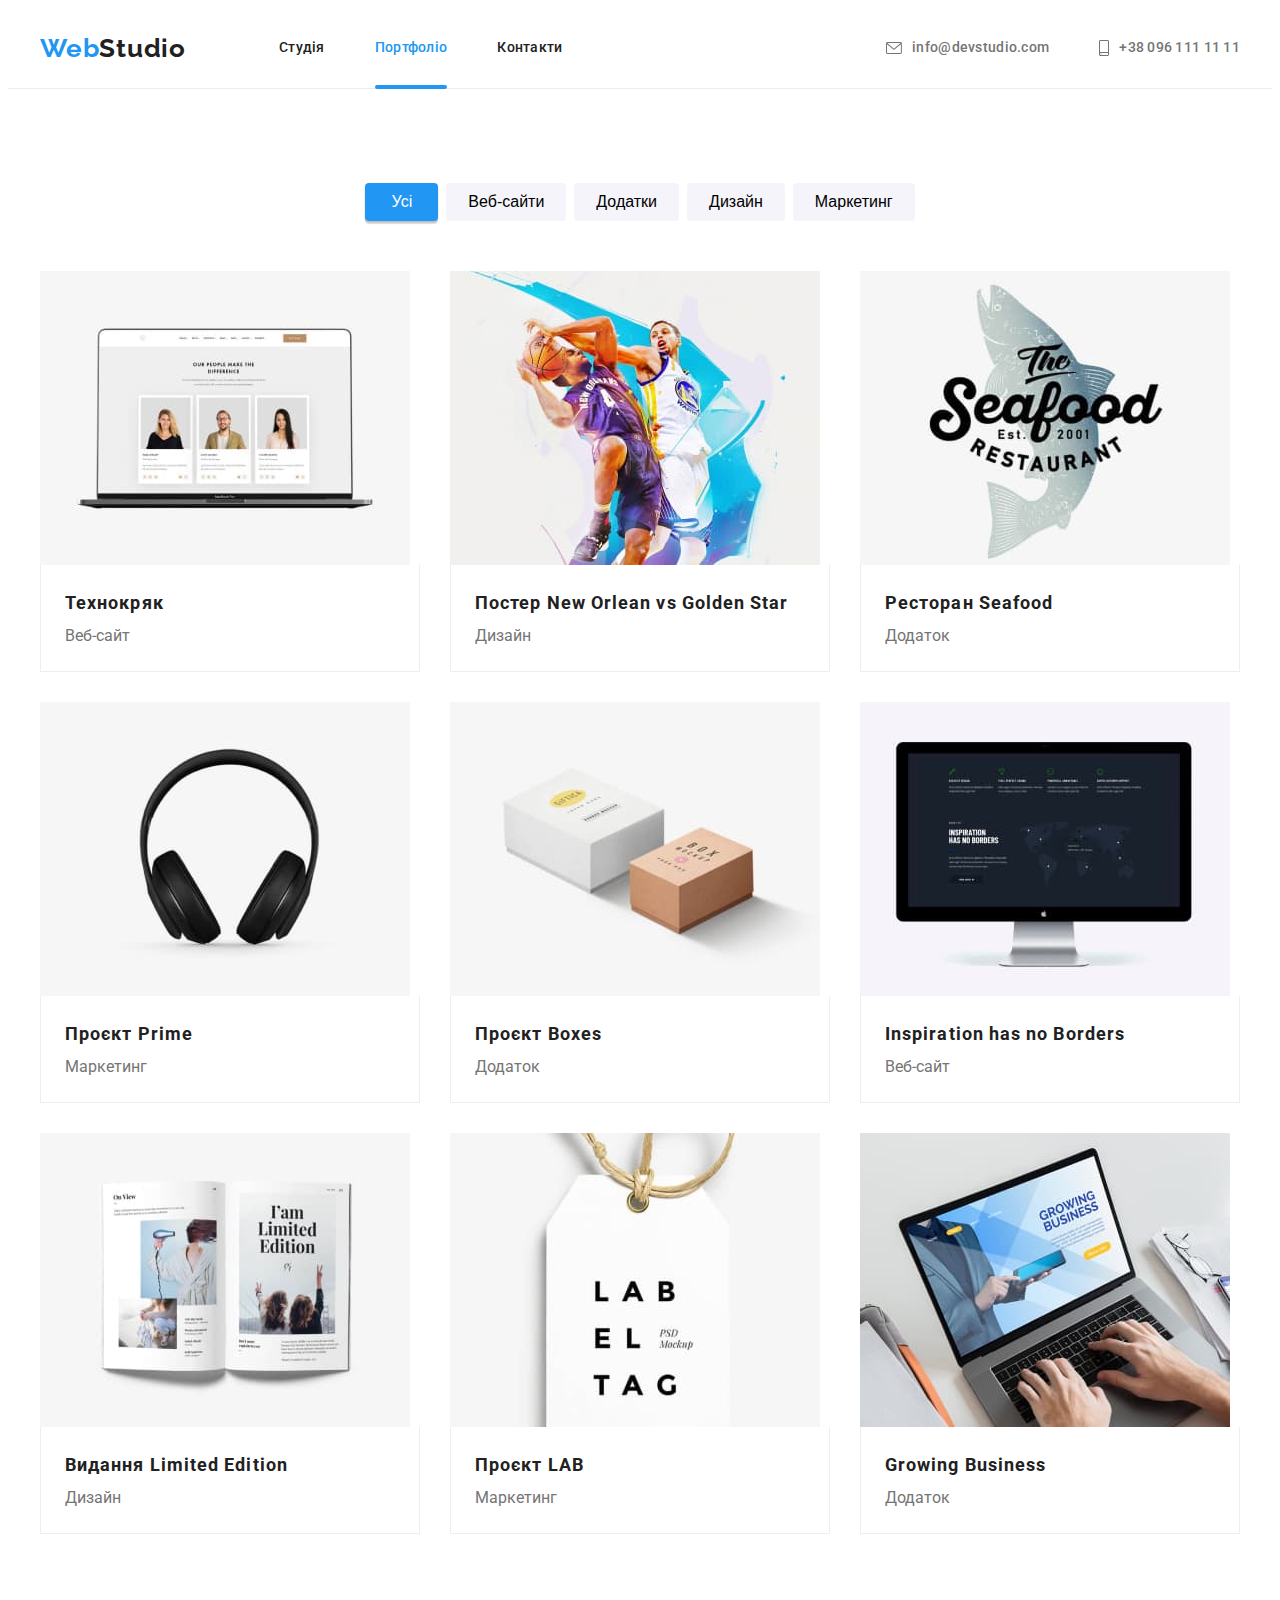
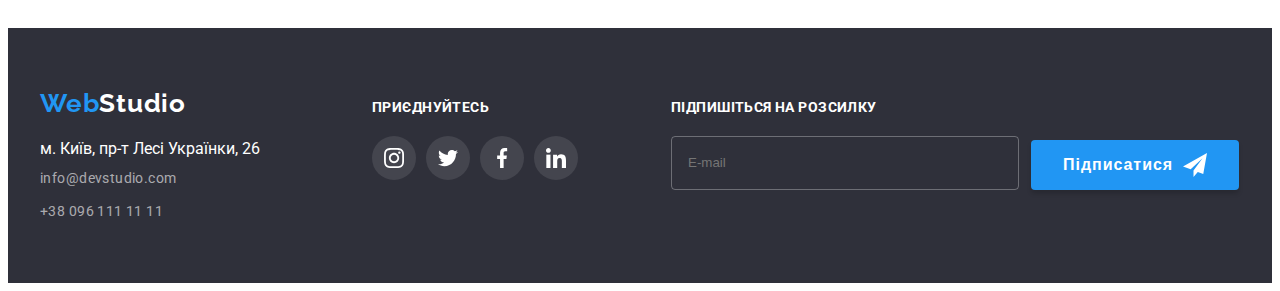
==== portfolio.html @ 3c32ef56 "Initial commit" ====
<!DOCTYPE html>
<html lang="en">
  <head>
    <meta charset="UTF-8" />
    <meta http-equiv="X-UA-Compatible" content="IE=edge" />
    <meta name="viewport" content="width=device-width, initial-scale=1.0" />
    <title>Document</title>
    <link rel="preconnect" href="https://fonts.gstatic.com" crossorigin />
    <link
      href="https://fonts.googleapis.com/css2?family=Raleway:wght@700&family=Roboto:wght@400;500;700;900&display=swap"
      rel="stylesheet"
    />
    <link
      rel="stylesheet"
      href="https://cdnjs.cloudflare.com/ajax/libs/modern-normalize/1.1.0/modern-normalize.min.css"
      integrity="sha512-wpPYUAdjBVSE4KJnH1VR1HeZfpl1ub8YT/NKx4PuQ5NmX2tKuGu6U/JRp5y+Y8XG2tV+wKQpNHVUX03MfMFn9Q=="
      crossorigin="anonymous"
      referrerpolicy="no-referrer"
    />
    <!-- <link rel="stylesheet" href="./style/style.css" /> -->
    <link rel="stylesheet" href="./css/main.min.css" />
  </head>
  <body>
    <header class="page-header">
      <div class="container header-container">
        <a class="logo" href="./index.html" lang="en">
          Web<span class="logo--black">Studio</span>
        </a>
        <nav class="site-nav">
          <ul class="list site-nav__list">
            <li class="site-nav__item">
              <a href="./index.html" class="link site-nav__link">Студія</a>
            </li>
            <li class="site-nav__item">
              <a
                href="./portfolio.html"
                class="link site-nav__current site-nav__link"
                >Портфоліо</a
              >
            </li>
            <li class="site-nav__item">
              <a href="" class="link site-nav__link">Контакти</a>
            </li>
          </ul>
        </nav>
        <div class="header-contact">
          <ul class="list header-contact-list">
            <li class="header-contact-list__item">
              <a
                href="mailto:info@devstudio.com"
                class="header-contact-list__link"
              >
                <svg class="header-contact-list__icon" width="16" height="12">
                  <use href="./images/icon/symbol-defs.svg#envelope"></use>
                </svg>
                info@devstudio.com</a
              >
            </li>
            <li class="header-contact-list__item">
              <a href="tel:+380961111111" class="header-contact-list__link">
                <svg class="header-contact-list__icon" width="10" height="16">
                  <use href="./images/icon/symbol-defs.svg#smartphone"></use>
                </svg>
                +38 096 111 11 11</a
              >
            </li>
          </ul>
        </div>
      </div>
    </header>
    <main>
      <section class="section">
        <div class="container">
          <h1 class="visually-hidden">Портфоліо</h1>
          <ul class="list portfolio-filter-list">
            <li class="portfolio-filter-list__item">
              <button type="button" class="primary portfolio-filter-list__btn">
                Усі
              </button>
            </li>
            <li class="portfolio-filter-list__item">
              <button type="button" class="secondary portfolio-filter-list__btn">
                Веб-сайти
              </button>
            </li>
            <li class="portfolio-filter-list__item">
              <button type="button" class="secondary portfolio-filter-list__btn">
                Додатки
              </button>
            </li>
            <li class="portfolio-filter-list__item">
              <button type="button" class="secondary portfolio-filter-list__btn">
                Дизайн
              </button>
            </li>
            <li class="portfolio-filter-list__item">
              <button type="button" class="secondary portfolio-filter-list__btn">
                Маркетинг
              </button>
            </li>
          </ul>
          <ul class="list portfolio-list">
            <li class="portfolio-list__item">
              <a href="" class="link portfolio-list__link">
                <div class="overlay-wrapper">
                  <img
                    src="./images/technoquack.jpg"
                    alt="Технокряк"
                    width="370"
                  />
                  <div class="overlay">
                    <p class="overlay__description">
                      Ресурс пропонує комплексні пропозиції з різним рівнем
                      функціоналу та сервісів. Все це дозволить відвідувачу
                      отримати вичерпні відомості про компанію чи приватну
                      особу.
                    </p>
                  </div>
                </div>

                <div class="portfolio-list__description">
                  <h2 class="title portfolio-list__title">Технокряк</h2>
                  <p class="portfolio-list__text">Веб-сайт</p>
                </div>
              </a>
            </li>
            <li class="portfolio-list__item">
              <a href="" class="link portfolio-list__link">
                <div class="overlay-wrapper">
                  <img
                    src="./images/goldenstar.jpg"
                    alt="Goldenstar"
                    width="370"
                  />
                  <div class="overlay">
                    <p class="overlay__description">
                      Ресурс пропонує комплексні пропозиції з різним рівнем
                      функціоналу та сервісів. Все це дозволить відвідувачу
                      отримати вичерпні відомості про компанію чи приватну
                      особу.
                    </p>
                  </div>
                </div>
                <div class="portfolio-list__description">
                  <h2 class="title portfolio-list__title">
                    Постер New Orlean vs Golden Star
                  </h2>
                  <p class="portfolio-list__text">Дизайн</p>
                </div>
              </a>
            </li>
            <li class="portfolio-list__item">
              <a href="" class="link portfolio-list__link">
                <div class="overlay-wrapper">
                  <img src="./images/seafood.jpg" alt="Seafood" width="370" />
                  <div class="overlay">
                    <p class="overlay__description">
                      Ресурс пропонує комплексні пропозиції з різним рівнем
                      функціоналу та сервісів. Все це дозволить відвідувачу
                      отримати вичерпні відомості про компанію чи приватну
                      особу.
                    </p>
                  </div>
                </div>

                <div class="portfolio-list__description">
                  <h2 class="title portfolio-list__title">Ресторан Seafood</h2>
                  <p class="portfolio-list__text">Додаток</p>
                </div>
              </a>
            </li>
            <li class="portfolio-list__item">
              <a href="" class="link portfolio-list__link">
                <div class="overlay-wrapper">
                  <img src="./images/prime.jpg" alt="Prime" width="370" />
                  <div class="overlay">
                    <p class="overlay__description">
                      Ресурс пропонує комплексні пропозиції з різним рівнем
                      функціоналу та сервісів. Все це дозволить відвідувачу
                      отримати вичерпні відомості про компанію чи приватну
                      особу.
                    </p>
                  </div>
                </div>

                <div class="portfolio-list__description">
                  <h2 class="title portfolio-list__title">Проєкт Prime</h2>
                  <p class="portfolio-list__text">Маркетинг</p>
                </div>
              </a>
            </li>
            <li class="portfolio-list__item">
              <a href="" class="link portfolio-list__link">
                <div class="overlay-wrapper">
                  <img src="./images/boxes.jpg" alt="Boxes" width="370" />
                  <div class="overlay">
                    <p class="overlay__description">
                      Ресурс пропонує комплексні пропозиції з різним рівнем
                      функціоналу та сервісів. Все це дозволить відвідувачу
                      отримати вичерпні відомості про компанію чи приватну
                      особу.
                    </p>
                  </div>
                </div>

                <div class="portfolio-list__description">
                  <h2 class="title portfolio-list__title">Проєкт Boxes</h2>
                  <p class="portfolio-list__text">Додаток</p>
                </div>
              </a>
            </li>
            <li class="portfolio-list__item">
              <a href="" class="link portfolio-list__link">
                <div class="overlay-wrapper">
                  <img
                    src="./images/borders.jpg"
                    alt="Inspiration has no Borders"
                    width="370"
                  />
                  <div class="overlay">
                    <p class="overlay__description">
                      Ресурс пропонує комплексні пропозиції з різним рівнем
                      функціоналу та сервісів. Все це дозволить відвідувачу
                      отримати вичерпні відомості про компанію чи приватну
                      особу.
                    </p>
                  </div>
                </div>

                <div class="portfolio-list__description">
                  <h2 class="title portfolio-list__title">
                    Inspiration has no Borders
                  </h2>
                  <p class="portfolio-list__text">Веб-сайт</p>
                </div>
              </a>
            </li>
            <li class="portfolio-list__item">
              <a href="" class="link portfolio-list__link">
                <div class="overlay-wrapper">
                  <img
                    src="./images/education.jpg"
                    alt="Limited Edition"
                    width="370"
                  />
                  <div class="overlay">
                    <p class="overlay__description">
                      Ресурс пропонує комплексні пропозиції з різним рівнем
                      функціоналу та сервісів. Все це дозволить відвідувачу
                      отримати вичерпні відомості про компанію чи приватну
                      особу.
                    </p>
                  </div>
                </div>

                <div class="portfolio-list__description">
                  <h2 class="title portfolio-list__title">
                    Видання Limited Edition
                  </h2>
                  <p class="portfolio-list__text">Дизайн</p>
                </div>
              </a>
            </li>
            <li class="portfolio-list__item">
              <a href="" class="link portfolio-list__link">
                <div class="overlay-wrapper">
                  <img src="./images/lab.jpg" alt="LAB" width="370" />
                  <div class="overlay">
                    <p class="overlay__description">
                      Ресурс пропонує комплексні пропозиції з різним рівнем
                      функціоналу та сервісів. Все це дозволить відвідувачу
                      отримати вичерпні відомості про компанію чи приватну
                      особу.
                    </p>
                  </div>
                </div>

                <div class="portfolio-list__description">
                  <h2 class="title portfolio-list__title">Проєкт LAB</h2>
                  <p class="portfolio-list__text">Маркетинг</p>
                </div>
              </a>
            </li>
            <li class="portfolio-list__item">
              <a href="" class="link portfolio-list__link">
                <div class="overlay-wrapper">
                  <img
                    src="./images/growing.jpg"
                    alt="rowing Business"
                    width="370"
                  />
                  <div class="overlay">
                    <p class="overlay__description">
                      Ресурс пропонує комплексні пропозиції з різним рівнем
                      функціоналу та сервісів. Все це дозволить відвідувачу
                      отримати вичерпні відомості про компанію чи приватну
                      особу.
                    </p>
                  </div>
                </div>

                <div class="portfolio-list__description">
                  <h2 class="title portfolio-list__title">Growing Business</h2>
                  <p class="portfolio-list__text">Додаток</p>
                </div>
              </a>
            </li>
          </ul>
        </div>
      </section>
    </main>
    <footer class="footer">
      <div class="container footer-wrapper">
        <div>
          <div class="logo--mb">
            <a class="logo" href="./index.html">
              Web<span class="logo--white">Studio</span>
            </a>
          </div>

          <address>
            <ul class="list">
              <li class="address__item">
                <a
                  href="https://goo.gl/maps/SCkYAoC4yTZu4ZHw5"
                  target="_blank"
                  rel="noopener noreferrer"
                  class="address__text text"
                  >м. Київ, пр-т Лесі Українки, 26</a
                >
              </li>
              <li class="address__item">
                <a href="mailto:info@devstudio.com" class="footer-contacts"
                  >info@devstudio.com</a
                >
              </li>
              <li class="address__item">
                <a href="tel:+380961111111" class="footer-contacts"
                  >+38 096 111 11 11</a
                >
              </li>
            </ul>
          </address__text>
        </div>
        <div class="footer-call">
          <p class="footter-call__text">приєднуйтесь</p>
          <ul class="footer-social list">
            <li>
              <a href="" class="footer-social__link">
                <svg class="footer-social__icon" width="20" height="20">
                  <use href="./images/icon/symbol-defs.svg#instagram"></use>
                </svg>
              </a>
            </li>
            <li>
              <a href="" class="footer-social__link">
                <svg class="footer-social__icon" width="20" height="20">
                  <use href="./images/icon/symbol-defs.svg#twitter"></use>
                </svg>
              </a>
            </li>
            <li>
              <a href="" class="footer-social__link">
                <svg class="footer-social__icon" width="20" height="20">
                  <use href="./images/icon/symbol-defs.svg#facebook"></use>
                </svg>
              </a>
            </li>
            <li>
              <a href="" class="footer-social__link">
                <svg class="footer-social__icon" width="20" height="20">
                  <use href="./images/icon/symbol-defs.svg#linkedin"></use>
                </svg>
              </a>
            </li>
          </ul>
        </div>
        <div class="subscribe">
          <form class="subscribe-form">
            <div class="wrapper-subscribe__input--mr">
              <p class="subscribe-form__text">Підпишіться на розсилку</p>
              <input
                type="email"
                name="subscribe"
                class="subscribe-form__input"
                placeholder="E-mail"
              />
            </div>
            <button type="submit" class="primary main-button">
              Підписатися
              <svg class="subscribe-button__icon" width="24" height="24">
                <use href="./images/icon/symbol-defs.svg#icon-send"></use>
              </svg>
            </button>
          </form>
        </div>
      </div>
    </footer>
  </body>
</html>
---- css/main.min.css ----
:root{--main-text-color: #757575;--title-text-color: #212121;--accent-color: #2196f3;--primary-white-color: #ffffff}.visually-hidden{position:absolute;width:1px;height:1px;margin:-1px;border:0;padding:0;white-space:nowrap;clip-path:inset(100%);clip:rect(0 0 0 0);overflow:hidden}h1,h2,h3,h4,p{margin-top:0;margin-bottom:0}ul,ol{margin-top:0;margin-bottom:0;padding-left:0}img{display:block}body{font-family:"Roboto",sans-serif;color:var(--main-text-color);background-color:var(--primary-white-color)}.list{list-style:none}.link{text-decoration:none}.section{padding:94px 0}.container{width:1200px;padding:0 15px;margin-left:auto;margin-right:auto}.title{color:var(--title-text-color)}.section-title{color:var(--title-text-color);font-size:36px;line-height:1.17;text-align:center}.logo{text-decoration:none;font-family:"Raleway";font-weight:700;font-size:26px;line-height:1.19;letter-spacing:.03em;color:var(--accent-color);margin-right:93px}.logo--black{color:var(--title-text-color)}.logo--white{color:var(--primary-white-color)}.main-button{font-weight:700;font-size:16px;line-height:1.87;align-items:center;text-align:center;letter-spacing:.06em;padding:10px 32px;display:block;background-color:var(--accent-color);color:var(--primary-white-color);box-shadow:0px 4px 4px rgba(0,0,0,.15);border-radius:4px;margin-left:auto;margin-right:auto;border:0px;transition:background-color 250ms cubic-bezier(0.4, 0, 0.2, 1)}.main-button:active,.main-button:hover,.main-button:focus{background-color:#188ce8}.social{display:flex;justify-content:center;align-content:center;gap:10px}.social__link{display:flex;justify-content:center;align-content:center;background-color:rgba(0,0,0,0);padding:12px;border-radius:50%;transition:background-color 250ms cubic-bezier(0.4, 0, 0.2, 1)}.social__link:hover,.social__link:focus{background-color:var(--accent-color)}.social__icon{fill:#afb1b8;transition:fill 250ms cubic-bezier(0.4, 0, 0.2, 1)}.social__link:hover .social__icon,.social__link:focus .social__icon{fill:var(--primary-white-color)}.backdrop{position:fixed;top:0;left:0;width:100vw;height:100vh;background-color:rgba(0,0,0,.2);opacity:1;transition:opacity 250ms cubic-bezier(0.4, 0, 0.2, 1),visibility 250ms cubic-bezier(0.4, 0, 0.2, 1)}.backdrop.is-hidden{opacity:0;pointer-events:none;visibility:hidden}.modal-btn{position:absolute;top:8px;right:8px;display:flex;width:30px;height:30px;justify-content:center;align-items:center;background:var(--primary-white-color);border:1px solid rgba(0,0,0,.1);border-radius:50%;transition:fill 250ms cubic-bezier(0.4, 0, 0.2, 1)}.modal-btn:hover{fill:var(--accent-color);cursor:pointer}.backdrop.is-hidden .modal{transform:translate(-50%, -50%) scale(0.6)}.modal{position:absolute;top:50%;left:50%;transform:translate(-50%, -50%) scale(1);width:528px;height:581px;padding:40px;background-color:var(--primary-white-color);box-shadow:0px 1px 3px rgba(0,0,0,.12),0px 1px 1px rgba(0,0,0,.14),0px 2px 1px rgba(0,0,0,.2);border-radius:4px;transition:transform 250ms cubic-bezier(0.4, 0, 0.2, 1),scale 250ms cubic-bezier(0.4, 0, 0.2, 1)}.modal-form__title{font-weight:700;font-size:20px;line-height:1.15;text-align:center;letter-spacing:.03em;margin-bottom:12px}.form-field{margin-bottom:10px;display:flex;justify-content:center;flex-direction:column;font-size:12px;line-height:1.17;letter-spacing:.01em;color:var(--main-text-color);position:relative}.form-field__icon{position:absolute;left:12px;bottom:11px;transition:fill 250ms cubic-bezier(0.4, 0, 0.2, 1)}.form-field__input:focus+.form-field__icon{fill:var(--accent-color)}.form-field:nth-child(4){margin-bottom:20px}.form-field__label{margin-bottom:4px}.form-field__input{height:40px;padding:11px 42px;border:1px solid rgba(33,33,33,.2);border-radius:4px;transition:border-color 250ms cubic-bezier(0.4, 0, 0.2, 1)}.form-field__input:focus,.form-field__input:active{outline:none;border-color:var(--accent-color)}.form-field-comment__textarea{padding:12px 16px;border:1px solid rgba(33,33,33,.2);border-radius:4px;resize:none}.form-field-comment__textarea:focus{outline:none;border-color:var(--accent-color)}.form-agreement{font-size:14px;line-height:1.71;letter-spacing:.03em;color:var(--main-text-color);text-align:center;margin-bottom:30px}.form-agreement__checkbox{opacity:0}.form-agreement__label{position:relative;padding-left:7px}.form-agreement__icon{opacity:1;position:absolute;left:-16px;top:0}.form-agreement__checkbox:checked+.form-agreement__label .form-agreement__icon{opacity:0}.form-agreement__icon--checked{position:absolute;left:-16px;top:0;opacity:0}.form-agreement__checkbox:checked+.form-agreement__label .form-agreement__icon--checked{opacity:1}.form-agreement__link{color:var(--accent-color)}.page-header{border-bottom:1px solid #ececec}.header-container{display:flex;align-items:center}.site-nav{font-weight:500;font-size:14px;line-height:1.14;letter-spacing:.02em}.site-nav__list{display:flex}.site-nav__item:not(:last-child){margin-right:50px}.site-nav__link{display:block;color:var(--title-text-color);padding:32px 0;position:relative;transition:color 250ms cubic-bezier(0.4, 0, 0.2, 1)}.site-nav__link:hover,.site-nav__link:focus{color:var(--accent-color)}.site-nav .site-nav__current{color:var(--accent-color)}.site-nav__link.site-nav__current::after,.site-nav__link::after{content:"";width:100%;height:4px;border-radius:2px;position:absolute;left:0;bottom:-1px;transition:background-color 250ms cubic-bezier(0.4, 0, 0.2, 1)}.site-nav__link.site-nav__current::after,.site-nav__link:hover::after,.site-nav__link:focus::after{background-color:var(--accent-color)}.header-contact{margin-left:auto}.header-contact-list__link{color:var(--main-text-color);text-decoration:none;font-weight:500;font-size:14px;line-height:1.14;letter-spacing:.02em}.header-contact-list__link{display:flex;justify-content:center;align-items:center;padding:32px 0;transition:color 250ms cubic-bezier(0.4, 0, 0.2, 1)}.header-contact-list__link:hover,.header-contact-list__link:focus{color:var(--accent-color)}.header-contact-list{display:flex}.header-contact-list__item:not(:last-child){margin-right:50px}.header-contact-list__icon{fill:currentColor;margin-right:10px}.header-contact-list__icon,.header-contact-list__icon{fill:currentColor}.hero{width:1600px;margin:0 auto;background:#2f303a;padding:200px 0;background-image:linear-gradient(rgba(47, 48, 58, 0.4), rgba(47, 48, 58, 0.4)),url(../images/hero.jpg);background-repeat:no-repeat;background-position:center}.hero__title{max-width:700px;font-weight:900;font-size:44px;line-height:1.36;text-align:center;letter-spacing:.06em;text-transform:uppercase;color:var(--primary-white-color);margin-bottom:30px;margin-left:auto;margin-right:auto}.advantage-list{display:flex;gap:30px}.advantage-list__item{width:calc((100% - 90px)/4)}.advantage-list__title{font-weight:700;font-size:14px;line-height:1.14;text-transform:uppercase;margin-bottom:10px}.advantage-list__text{font-size:14px;line-height:1.71;letter-spacing:.03em}.advantage-list__icon{display:flex;justify-content:center;align-items:center;background-color:#f5f4fa;margin-bottom:30px;height:120px}.what-we-do{padding-top:0}.what-we-do__title--mb{margin-bottom:50px}.what-we-do-list{display:flex;gap:30px}.what-we-do-list__item{width:calc((100% - 60px)/3)}.what-we-do-list__box{position:relative}.what-we-do-list__description{position:absolute;left:0;bottom:0;width:100%;height:70px;background-color:rgba(47,48,58,.8);display:flex;justify-content:center;align-items:center}.what-we-do-text{font-weight:700;font-size:14px;line-height:1.14;text-align:center;letter-spacing:.03em;text-transform:uppercase;color:var(--primary-white-color)}.team{background-color:#f5f4fa}.team__title--mb{margin-bottom:50px}.team-list{display:flex;gap:30px}.team-list__item{box-shadow:0px 1px 3px rgba(0,0,0,.12),0px 1px 1px rgba(0,0,0,.14),0px 2px 1px rgba(0,0,0,.2);border-radius:0 0 4px 4px;background-color:var(--primary-white-color);width:calc((100% - 90px)/4)}.team-list__description{padding:30px 0}.team-list__name{font-weight:500;font-size:16px;line-height:1.19;text-align:center;margin-bottom:10px}.team-list__position{font-weight:400;font-size:16px;line-height:1.19;text-align:center;color:var(--main-text-color);margin-bottom:16px}.clients__title--mb{margin-bottom:50px}.clients-list{display:flex;justify-content:center;gap:30px}.clients-list__link{display:block;padding:16px 32px;border:1px solid #afb1b8;border-radius:4px;transition:border-color 250ms cubic-bezier(0.4, 0, 0.2, 1)}.clients-list__link:hover,.clients-list__link:focus{border-color:var(--accent-color);outline:rgba(0,0,0,0)}.clients-list__icon{fill:#afb1b8;transition:fill 250ms cubic-bezier(0.4, 0, 0.2, 1)}.clients-list__link:hover .clients-list__icon,.clients-list__link:focus .clients-list__icon{fill:var(--accent-color)}.footer{background-color:#2f303a;padding:60px 0}.logo--mb{margin-bottom:20px}.address__text{color:var(--primary-white-color);text-decoration:none;font-style:normal}.footer-contacts{color:rgba(255,255,255,.6);text-decoration:none;font-style:normal;font-weight:400;font-size:14px;line-height:1.71;letter-spacing:.03em;transition:color 250ms cubic-bezier(0.4, 0, 0.2, 1)}.footer-contacts:hover,.footer-contacts:focus{color:var(--accent-color)}.address__item:not(:last-child){margin-bottom:9px}.footer-wrapper{display:flex;align-items:baseline;gap:93px}.footter-call__text{font-weight:700;font-size:14px;line-height:1.14;letter-spacing:.03em;text-transform:uppercase;color:var(--primary-white-color);margin-bottom:20px}.footer-social{display:flex;gap:10px}.footer-social__link{display:flex;justify-content:center;align-content:center;background-color:rgba(255,255,255,.1);padding:12px;border-radius:50%;transition:background-color 250ms cubic-bezier(0.4, 0, 0.2, 1)}.footer-social__link:hover,.footer-social__link:focus{background-color:var(--accent-color)}.footer-social__icon{fill:var(--primary-white-color)}.subscribe-form{display:flex;align-items:flex-end}.wrapper-subscribe__input--mr{margin-right:12px}.subscribe-form__text{font-weight:700;font-size:14px;line-height:1.14;letter-spacing:.03em;text-transform:uppercase;color:var(--primary-white-color);margin-bottom:20px}.subscribe-form__input{width:328px;height:50px;background-color:rgba(0,0,0,0);border:1px solid rgba(255,255,255,.3);border-radius:4px;outline:none;padding-left:16px;color:var(--primary-white-color);transition:border-color 250ms cubic-bezier(0.4, 0, 0.2, 1)}.subscribe-form__input:focus{border-color:var(--accent-color)}.subscribe-button__icon{fill:currentColor}.subscribe-form .main-button{display:flex;align-items:center;gap:10px}.primary{color:var(--primary-white-color);background-color:var(--accent-color)}.secondary{background-color:#f5f4fa}.secondary:hover,.secondary:focus{color:var(--primary-white-color);background-color:var(--accent-color)}.primary,.secondary:hover,.secondary:focus{cursor:pointer}.portfolio-list__title{font-weight:700;font-size:18px;line-height:2;letter-spacing:.06em}.portfolio-list__text{color:var(--main-text-color);font-weight:400;font-size:16px;line-height:1.87}.portfolio-filter-list{display:flex;gap:8px;justify-content:center;margin-bottom:50px}.portfolio-filter-list__btn{font-weight:500;font-size:16px;line-height:1.62;border:0;padding:6px 22px;min-width:73px;border-radius:4px}.primary.portfolio-filter-list__btn{box-shadow:0px 3px 1px rgba(0,0,0,.1),0px 1px 2px rgba(0,0,0,.08),0px 2px 2px rgba(0,0,0,.12)}.secondary.portfolio-filter-list__btn{transition:box-shadow 250ms cubic-bezier(0.4, 0, 0.2, 1),color 250ms cubic-bezier(0.4, 0, 0.2, 1),background-color 250ms cubic-bezier(0.4, 0, 0.2, 1)}.secondary.portfolio-filter-list__btn:hover,.secondary.portfolio-filter-list__btn:focus{box-shadow:0px 3px 1px rgba(0,0,0,.1),0px 1px 2px rgba(0,0,0,.08),0px 2px 2px rgba(0,0,0,.12)}.portfolio-filter-list__item{min-width:73px;text-align:center}.portfolio-list{display:flex;flex-wrap:wrap;gap:30px}.portfolio-list__item{flex-basis:calc((100% - 60px)/3)}.portfolio-list__link{height:100%;display:flex;flex-direction:column;outline:rgba(0,0,0,0);transition:box-shadow 250ms cubic-bezier(0.4, 0, 0.2, 1)}.portfolio-list__link:hover,.portfolio-list__link:focus{box-shadow:0px 1px 1px rgba(0,0,0,.12),0px 4px 4px rgba(0,0,0,.06),1px 4px 6px rgba(0,0,0,.16)}.portfolio-list__description{padding:20px 24px;flex-grow:1;border:1px solid #eee;border-top:0}.overlay-wrapper{position:relative;overflow:hidden}.overlay{position:absolute;width:100%;height:100%;left:0;top:0;background-color:rgba(33,150,243,.9);transform:translateY(100%);transition:transform 250ms cubic-bezier(0.4, 0, 0.2, 1)}.overlay__description{padding:63px 24px;font-size:18px;line-height:1.56;letter-spacing:.03em;color:var(--primary-white-color)}.portfolio-list__link:hover .overlay,.portfolio-list__link:focus .overlay{transform:translateY(0%)}/*# sourceMappingURL=main.min.css.map */
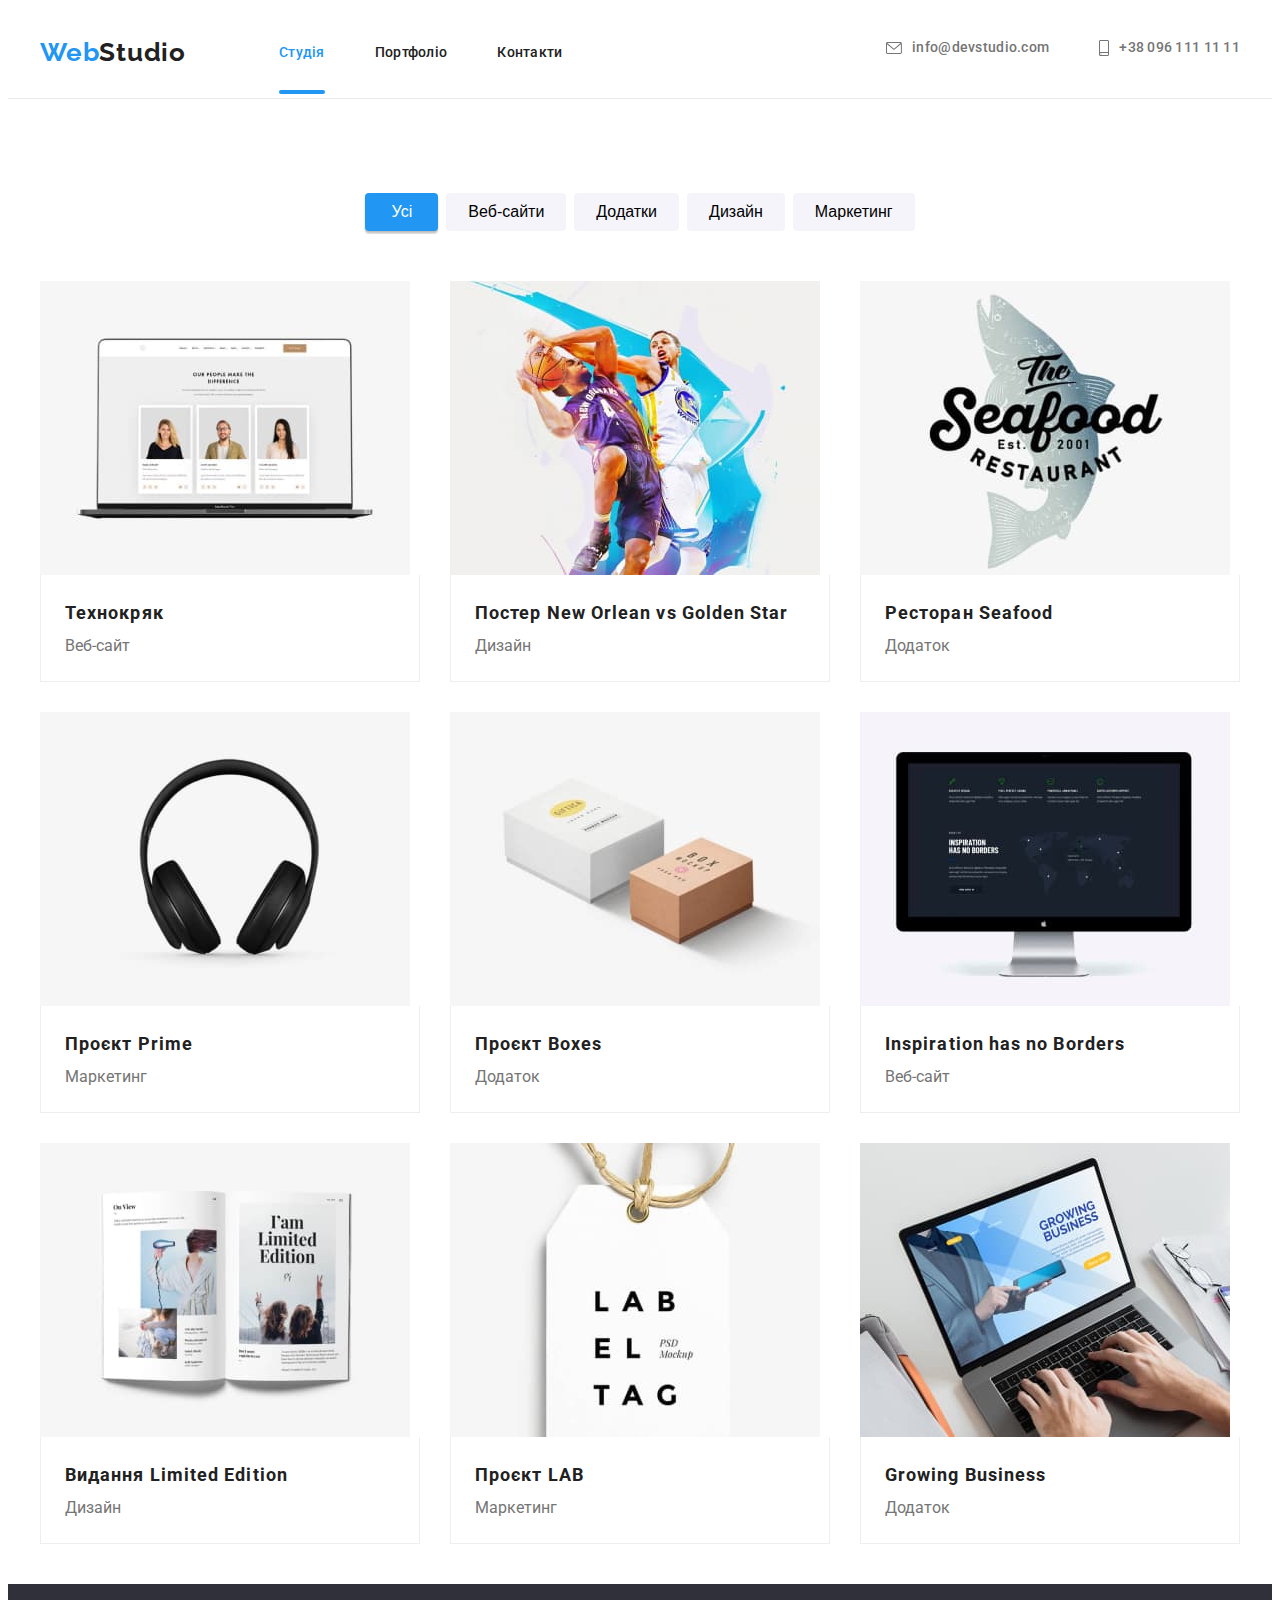
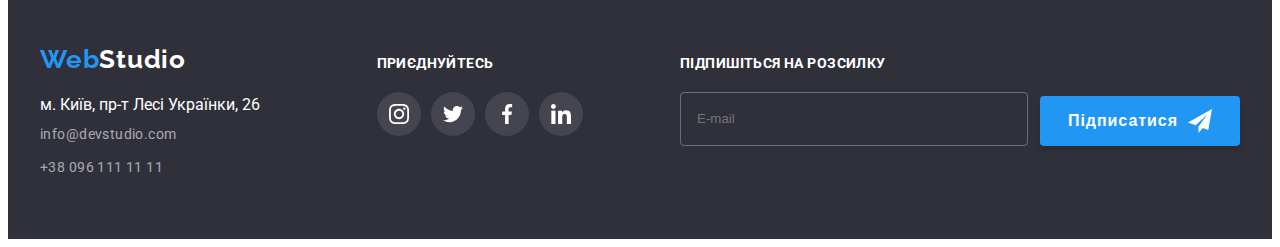
==== commit ae071050: "portfolio filter" ====
--- a/portfolio.html
+++ b/portfolio.html
@@ -29,12 +29,14 @@
         <nav class="site-nav">
           <ul class="list site-nav__list">
             <li class="site-nav__item">
-              <a href="./index.html" class="link site-nav__link">Студія</a>
+              <a
+                href="./index.html"
+                class="link site-nav__current site-nav__link"
+                >Студія</a
+              >
             </li>
             <li class="site-nav__item">
-              <a
-                href="./portfolio.html"
-                class="link site-nav__current site-nav__link"
+              <a href="./portfolio.html" class="link site-nav__link"
                 >Портфоліо</a
               >
             </li>
@@ -66,10 +68,25 @@
             </li>
           </ul>
         </div>
+        <button
+          class="menu_btn js-open-menu"
+          aria-expanded="false"
+          aria-controls="mobile-menu"
+        >
+          <svg
+            width="40"
+            height="40"
+            viewBox="0 0 20 20"
+            xmlns="http://www.w3.org/2000/svg"
+            class="menu_btn-icon"
+          >
+           <use href="./images/icon/symbol-defs.svg#mobile-menu">
+          </svg>
+        </button>
       </div>
     </header>
     <main>
-      <section class="section">
+      <section class="section portfolio-section">
         <div class="container">
           <h1 class="visually-hidden">Портфоліо</h1>
           <ul class="list portfolio-filter-list">
@@ -311,7 +328,7 @@
     </main>
     <footer class="footer">
       <div class="container footer-wrapper">
-        <div>
+        <div class="footer__adress--wrapper">
           <div class="logo--mb">
             <a class="logo" href="./index.html">
               Web<span class="logo--white">Studio</span>
@@ -319,13 +336,13 @@
           </div>
 
           <address>
-            <ul class="list">
+            <ul class="list address-list ">
               <li class="address__item">
                 <a
                   href="https://goo.gl/maps/SCkYAoC4yTZu4ZHw5"
                   target="_blank"
                   rel="noopener noreferrer"
-                  class="address__text text"
+                  class="address__text"
                   >м. Київ, пр-т Лесі Українки, 26</a
                 >
               </li>
@@ -342,7 +359,7 @@
             </ul>
           </address__text>
         </div>
-        <div class="footer-call">
+        <div class="footer-call footer-call--mb">
           <p class="footter-call__text">приєднуйтесь</p>
           <ul class="footer-social list">
             <li>
--- a/css/main.min.css
+++ b/css/main.min.css
@@ -1 +1 @@
-:root{--main-text-color: #757575;--title-text-color: #212121;--accent-color: #2196f3;--primary-white-color: #ffffff}.visually-hidden{position:absolute;width:1px;height:1px;margin:-1px;border:0;padding:0;white-space:nowrap;clip-path:inset(100%);clip:rect(0 0 0 0);overflow:hidden}h1,h2,h3,h4,p{margin-top:0;margin-bottom:0}ul,ol{margin-top:0;margin-bottom:0;padding-left:0}img{display:block}body{font-family:"Roboto",sans-serif;color:var(--main-text-color);background-color:var(--primary-white-color)}.list{list-style:none}.link{text-decoration:none}.section{padding:94px 0}.container{width:1200px;padding:0 15px;margin-left:auto;margin-right:auto}.title{color:var(--title-text-color)}.section-title{color:var(--title-text-color);font-size:36px;line-height:1.17;text-align:center}.logo{text-decoration:none;font-family:"Raleway";font-weight:700;font-size:26px;line-height:1.19;letter-spacing:.03em;color:var(--accent-color);margin-right:93px}.logo--black{color:var(--title-text-color)}.logo--white{color:var(--primary-white-color)}.main-button{font-weight:700;font-size:16px;line-height:1.87;align-items:center;text-align:center;letter-spacing:.06em;padding:10px 32px;display:block;background-color:var(--accent-color);color:var(--primary-white-color);box-shadow:0px 4px 4px rgba(0,0,0,.15);border-radius:4px;margin-left:auto;margin-right:auto;border:0px;transition:background-color 250ms cubic-bezier(0.4, 0, 0.2, 1)}.main-button:active,.main-button:hover,.main-button:focus{background-color:#188ce8}.social{display:flex;justify-content:center;align-content:center;gap:10px}.social__link{display:flex;justify-content:center;align-content:center;background-color:rgba(0,0,0,0);padding:12px;border-radius:50%;transition:background-color 250ms cubic-bezier(0.4, 0, 0.2, 1)}.social__link:hover,.social__link:focus{background-color:var(--accent-color)}.social__icon{fill:#afb1b8;transition:fill 250ms cubic-bezier(0.4, 0, 0.2, 1)}.social__link:hover .social__icon,.social__link:focus .social__icon{fill:var(--primary-white-color)}.backdrop{position:fixed;top:0;left:0;width:100vw;height:100vh;background-color:rgba(0,0,0,.2);opacity:1;transition:opacity 250ms cubic-bezier(0.4, 0, 0.2, 1),visibility 250ms cubic-bezier(0.4, 0, 0.2, 1)}.backdrop.is-hidden{opacity:0;pointer-events:none;visibility:hidden}.modal-btn{position:absolute;top:8px;right:8px;display:flex;width:30px;height:30px;justify-content:center;align-items:center;background:var(--primary-white-color);border:1px solid rgba(0,0,0,.1);border-radius:50%;transition:fill 250ms cubic-bezier(0.4, 0, 0.2, 1)}.modal-btn:hover{fill:var(--accent-color);cursor:pointer}.backdrop.is-hidden .modal{transform:translate(-50%, -50%) scale(0.6)}.modal{position:absolute;top:50%;left:50%;transform:translate(-50%, -50%) scale(1);width:528px;height:581px;padding:40px;background-color:var(--primary-white-color);box-shadow:0px 1px 3px rgba(0,0,0,.12),0px 1px 1px rgba(0,0,0,.14),0px 2px 1px rgba(0,0,0,.2);border-radius:4px;transition:transform 250ms cubic-bezier(0.4, 0, 0.2, 1),scale 250ms cubic-bezier(0.4, 0, 0.2, 1)}.modal-form__title{font-weight:700;font-size:20px;line-height:1.15;text-align:center;letter-spacing:.03em;margin-bottom:12px}.form-field{margin-bottom:10px;display:flex;justify-content:center;flex-direction:column;font-size:12px;line-height:1.17;letter-spacing:.01em;color:var(--main-text-color);position:relative}.form-field__icon{position:absolute;left:12px;bottom:11px;transition:fill 250ms cubic-bezier(0.4, 0, 0.2, 1)}.form-field__input:focus+.form-field__icon{fill:var(--accent-color)}.form-field:nth-child(4){margin-bottom:20px}.form-field__label{margin-bottom:4px}.form-field__input{height:40px;padding:11px 42px;border:1px solid rgba(33,33,33,.2);border-radius:4px;transition:border-color 250ms cubic-bezier(0.4, 0, 0.2, 1)}.form-field__input:focus,.form-field__input:active{outline:none;border-color:var(--accent-color)}.form-field-comment__textarea{padding:12px 16px;border:1px solid rgba(33,33,33,.2);border-radius:4px;resize:none}.form-field-comment__textarea:focus{outline:none;border-color:var(--accent-color)}.form-agreement{font-size:14px;line-height:1.71;letter-spacing:.03em;color:var(--main-text-color);text-align:center;margin-bottom:30px}.form-agreement__checkbox{opacity:0}.form-agreement__label{position:relative;padding-left:7px}.form-agreement__icon{opacity:1;position:absolute;left:-16px;top:0}.form-agreement__checkbox:checked+.form-agreement__label .form-agreement__icon{opacity:0}.form-agreement__icon--checked{position:absolute;left:-16px;top:0;opacity:0}.form-agreement__checkbox:checked+.form-agreement__label .form-agreement__icon--checked{opacity:1}.form-agreement__link{color:var(--accent-color)}.page-header{border-bottom:1px solid #ececec}.header-container{display:flex;align-items:center}.site-nav{font-weight:500;font-size:14px;line-height:1.14;letter-spacing:.02em}.site-nav__list{display:flex}.site-nav__item:not(:last-child){margin-right:50px}.site-nav__link{display:block;color:var(--title-text-color);padding:32px 0;position:relative;transition:color 250ms cubic-bezier(0.4, 0, 0.2, 1)}.site-nav__link:hover,.site-nav__link:focus{color:var(--accent-color)}.site-nav .site-nav__current{color:var(--accent-color)}.site-nav__link.site-nav__current::after,.site-nav__link::after{content:"";width:100%;height:4px;border-radius:2px;position:absolute;left:0;bottom:-1px;transition:background-color 250ms cubic-bezier(0.4, 0, 0.2, 1)}.site-nav__link.site-nav__current::after,.site-nav__link:hover::after,.site-nav__link:focus::after{background-color:var(--accent-color)}.header-contact{margin-left:auto}.header-contact-list__link{color:var(--main-text-color);text-decoration:none;font-weight:500;font-size:14px;line-height:1.14;letter-spacing:.02em}.header-contact-list__link{display:flex;justify-content:center;align-items:center;padding:32px 0;transition:color 250ms cubic-bezier(0.4, 0, 0.2, 1)}.header-contact-list__link:hover,.header-contact-list__link:focus{color:var(--accent-color)}.header-contact-list{display:flex}.header-contact-list__item:not(:last-child){margin-right:50px}.header-contact-list__icon{fill:currentColor;margin-right:10px}.header-contact-list__icon,.header-contact-list__icon{fill:currentColor}.hero{width:1600px;margin:0 auto;background:#2f303a;padding:200px 0;background-image:linear-gradient(rgba(47, 48, 58, 0.4), rgba(47, 48, 58, 0.4)),url(../images/hero.jpg);background-repeat:no-repeat;background-position:center}.hero__title{max-width:700px;font-weight:900;font-size:44px;line-height:1.36;text-align:center;letter-spacing:.06em;text-transform:uppercase;color:var(--primary-white-color);margin-bottom:30px;margin-left:auto;margin-right:auto}.advantage-list{display:flex;gap:30px}.advantage-list__item{width:calc((100% - 90px)/4)}.advantage-list__title{font-weight:700;font-size:14px;line-height:1.14;text-transform:uppercase;margin-bottom:10px}.advantage-list__text{font-size:14px;line-height:1.71;letter-spacing:.03em}.advantage-list__icon{display:flex;justify-content:center;align-items:center;background-color:#f5f4fa;margin-bottom:30px;height:120px}.what-we-do{padding-top:0}.what-we-do__title--mb{margin-bottom:50px}.what-we-do-list{display:flex;gap:30px}.what-we-do-list__item{width:calc((100% - 60px)/3)}.what-we-do-list__box{position:relative}.what-we-do-list__description{position:absolute;left:0;bottom:0;width:100%;height:70px;background-color:rgba(47,48,58,.8);display:flex;justify-content:center;align-items:center}.what-we-do-text{font-weight:700;font-size:14px;line-height:1.14;text-align:center;letter-spacing:.03em;text-transform:uppercase;color:var(--primary-white-color)}.team{background-color:#f5f4fa}.team__title--mb{margin-bottom:50px}.team-list{display:flex;gap:30px}.team-list__item{box-shadow:0px 1px 3px rgba(0,0,0,.12),0px 1px 1px rgba(0,0,0,.14),0px 2px 1px rgba(0,0,0,.2);border-radius:0 0 4px 4px;background-color:var(--primary-white-color);width:calc((100% - 90px)/4)}.team-list__description{padding:30px 0}.team-list__name{font-weight:500;font-size:16px;line-height:1.19;text-align:center;margin-bottom:10px}.team-list__position{font-weight:400;font-size:16px;line-height:1.19;text-align:center;color:var(--main-text-color);margin-bottom:16px}.clients__title--mb{margin-bottom:50px}.clients-list{display:flex;justify-content:center;gap:30px}.clients-list__link{display:block;padding:16px 32px;border:1px solid #afb1b8;border-radius:4px;transition:border-color 250ms cubic-bezier(0.4, 0, 0.2, 1)}.clients-list__link:hover,.clients-list__link:focus{border-color:var(--accent-color);outline:rgba(0,0,0,0)}.clients-list__icon{fill:#afb1b8;transition:fill 250ms cubic-bezier(0.4, 0, 0.2, 1)}.clients-list__link:hover .clients-list__icon,.clients-list__link:focus .clients-list__icon{fill:var(--accent-color)}.footer{background-color:#2f303a;padding:60px 0}.logo--mb{margin-bottom:20px}.address__text{color:var(--primary-white-color);text-decoration:none;font-style:normal}.footer-contacts{color:rgba(255,255,255,.6);text-decoration:none;font-style:normal;font-weight:400;font-size:14px;line-height:1.71;letter-spacing:.03em;transition:color 250ms cubic-bezier(0.4, 0, 0.2, 1)}.footer-contacts:hover,.footer-contacts:focus{color:var(--accent-color)}.address__item:not(:last-child){margin-bottom:9px}.footer-wrapper{display:flex;align-items:baseline;gap:93px}.footter-call__text{font-weight:700;font-size:14px;line-height:1.14;letter-spacing:.03em;text-transform:uppercase;color:var(--primary-white-color);margin-bottom:20px}.footer-social{display:flex;gap:10px}.footer-social__link{display:flex;justify-content:center;align-content:center;background-color:rgba(255,255,255,.1);padding:12px;border-radius:50%;transition:background-color 250ms cubic-bezier(0.4, 0, 0.2, 1)}.footer-social__link:hover,.footer-social__link:focus{background-color:var(--accent-color)}.footer-social__icon{fill:var(--primary-white-color)}.subscribe-form{display:flex;align-items:flex-end}.wrapper-subscribe__input--mr{margin-right:12px}.subscribe-form__text{font-weight:700;font-size:14px;line-height:1.14;letter-spacing:.03em;text-transform:uppercase;color:var(--primary-white-color);margin-bottom:20px}.subscribe-form__input{width:328px;height:50px;background-color:rgba(0,0,0,0);border:1px solid rgba(255,255,255,.3);border-radius:4px;outline:none;padding-left:16px;color:var(--primary-white-color);transition:border-color 250ms cubic-bezier(0.4, 0, 0.2, 1)}.subscribe-form__input:focus{border-color:var(--accent-color)}.subscribe-button__icon{fill:currentColor}.subscribe-form .main-button{display:flex;align-items:center;gap:10px}.primary{color:var(--primary-white-color);background-color:var(--accent-color)}.secondary{background-color:#f5f4fa}.secondary:hover,.secondary:focus{color:var(--primary-white-color);background-color:var(--accent-color)}.primary,.secondary:hover,.secondary:focus{cursor:pointer}.portfolio-list__title{font-weight:700;font-size:18px;line-height:2;letter-spacing:.06em}.portfolio-list__text{color:var(--main-text-color);font-weight:400;font-size:16px;line-height:1.87}.portfolio-filter-list{display:flex;gap:8px;justify-content:center;margin-bottom:50px}.portfolio-filter-list__btn{font-weight:500;font-size:16px;line-height:1.62;border:0;padding:6px 22px;min-width:73px;border-radius:4px}.primary.portfolio-filter-list__btn{box-shadow:0px 3px 1px rgba(0,0,0,.1),0px 1px 2px rgba(0,0,0,.08),0px 2px 2px rgba(0,0,0,.12)}.secondary.portfolio-filter-list__btn{transition:box-shadow 250ms cubic-bezier(0.4, 0, 0.2, 1),color 250ms cubic-bezier(0.4, 0, 0.2, 1),background-color 250ms cubic-bezier(0.4, 0, 0.2, 1)}.secondary.portfolio-filter-list__btn:hover,.secondary.portfolio-filter-list__btn:focus{box-shadow:0px 3px 1px rgba(0,0,0,.1),0px 1px 2px rgba(0,0,0,.08),0px 2px 2px rgba(0,0,0,.12)}.portfolio-filter-list__item{min-width:73px;text-align:center}.portfolio-list{display:flex;flex-wrap:wrap;gap:30px}.portfolio-list__item{flex-basis:calc((100% - 60px)/3)}.portfolio-list__link{height:100%;display:flex;flex-direction:column;outline:rgba(0,0,0,0);transition:box-shadow 250ms cubic-bezier(0.4, 0, 0.2, 1)}.portfolio-list__link:hover,.portfolio-list__link:focus{box-shadow:0px 1px 1px rgba(0,0,0,.12),0px 4px 4px rgba(0,0,0,.06),1px 4px 6px rgba(0,0,0,.16)}.portfolio-list__description{padding:20px 24px;flex-grow:1;border:1px solid #eee;border-top:0}.overlay-wrapper{position:relative;overflow:hidden}.overlay{position:absolute;width:100%;height:100%;left:0;top:0;background-color:rgba(33,150,243,.9);transform:translateY(100%);transition:transform 250ms cubic-bezier(0.4, 0, 0.2, 1)}.overlay__description{padding:63px 24px;font-size:18px;line-height:1.56;letter-spacing:.03em;color:var(--primary-white-color)}.portfolio-list__link:hover .overlay,.portfolio-list__link:focus .overlay{transform:translateY(0%)}/*# sourceMappingURL=main.min.css.map */+:root{--main-text-color: #757575;--title-text-color: #212121;--accent-color: #2196f3;--primary-white-color: #ffffff}.visually-hidden{position:absolute;width:1px;height:1px;margin:-1px;border:0;padding:0;white-space:nowrap;clip-path:inset(100%);clip:rect(0 0 0 0);overflow:hidden}h1,h2,h3,h4,p{margin-top:0;margin-bottom:0}ul,ol{margin-top:0;margin-bottom:0;padding-left:0}img{display:block;max-width:100%;height:auto}body{font-family:"Roboto",sans-serif;color:var(--main-text-color);background-color:var(--primary-white-color)}.list{list-style:none}.link{text-decoration:none}.section{padding:60px 0}@media screen and (min-width: 1200px){.section{padding:94px 0}}.container{width:100%;padding:0 15px;margin-left:auto;margin-right:auto}@media screen and (min-width: 480px){.container{width:480px}}@media screen and (min-width: 768px){.container{width:768px}}@media screen and (min-width: 1200px){.container{width:1200px}}.title{color:var(--title-text-color)}.section-title{color:var(--title-text-color);font-size:28px;line-height:1.1785714286;text-align:center}@media screen and (min-width: 1200px){.section-title{font-size:36px}}.logo{text-decoration:none;font-family:"Raleway";font-weight:700;font-size:24px;line-height:1.1666666667;letter-spacing:.03em;color:var(--accent-color)}@media screen and (min-width: 1200px){.logo{font-size:26px;line-height:1.1923076923;margin-right:93px}}.logo--black{color:var(--title-text-color)}.logo--white{color:var(--primary-white-color)}.main-button{font-weight:700;font-size:16px;line-height:1.87;align-items:center;text-align:center;letter-spacing:.06em;padding:10px 10px;text-align:center;width:200px;display:block;background-color:var(--accent-color);color:var(--primary-white-color);box-shadow:0px 4px 4px rgba(0,0,0,.15);border-radius:4px;margin-left:auto;margin-right:auto;border:0px;transition:background-color 250ms cubic-bezier(0.4, 0, 0.2, 1)}.main-button:active,.main-button:hover,.main-button:focus{background-color:#188ce8}.social{display:flex;justify-content:center;align-content:center;gap:10px}.social__link{display:flex;justify-content:center;align-content:center;background-color:rgba(0,0,0,0);padding:12px;border-radius:50%;transition:background-color 250ms cubic-bezier(0.4, 0, 0.2, 1)}.social__link:hover,.social__link:focus{background-color:var(--accent-color)}.social__icon{fill:#afb1b8;transition:fill 250ms cubic-bezier(0.4, 0, 0.2, 1)}.social__link:hover .social__icon,.social__link:focus .social__icon{fill:var(--primary-white-color)}.backdrop{position:fixed;top:0;left:0;width:100vw;height:100vh;background-color:rgba(0,0,0,.2);opacity:1;transition:opacity 250ms cubic-bezier(0.4, 0, 0.2, 1),visibility 250ms cubic-bezier(0.4, 0, 0.2, 1)}.backdrop.is-hidden{opacity:0;pointer-events:none;visibility:hidden}.modal-btn{position:absolute;top:8px;right:8px;display:flex;width:30px;height:30px;justify-content:center;align-items:center;background:var(--primary-white-color);border:1px solid rgba(0,0,0,.1);border-radius:50%;transition:fill 250ms cubic-bezier(0.4, 0, 0.2, 1)}.modal-btn:hover{fill:var(--accent-color);cursor:pointer}.backdrop.is-hidden .modal{transform:translate(-50%, -50%) scale(0.6)}.modal{position:absolute;top:50%;left:50%;transform:translate(-50%, -50%) scale(1);padding:40px;background-color:var(--primary-white-color);box-shadow:0px 1px 3px rgba(0,0,0,.12),0px 1px 1px rgba(0,0,0,.14),0px 2px 1px rgba(0,0,0,.2);border-radius:4px;transition:transform 250ms cubic-bezier(0.4, 0, 0.2, 1),scale 250ms cubic-bezier(0.4, 0, 0.2, 1)}@media screen and (min-width: 480px){.modal{top:50%;left:50%;transform:translate(-50%, -50%) scale(1);width:450px}}@media screen and (min-width: 768px){.modal{width:450px;height:609px}}@media screen and (min-width: 1200px){.modal{width:528px;height:581px}}.modal-form__title{font-weight:700;font-size:20px;line-height:1.5;text-align:center;letter-spacing:.03em;margin-bottom:12px}@media screen and (min-width: 1200px){.modal-form__title{line-height:1.15}}.form-field{margin-bottom:10px;display:flex;justify-content:center;flex-direction:column;font-size:12px;line-height:1.17;letter-spacing:.01em;color:var(--main-text-color);position:relative}.form-field__icon{position:absolute;left:12px;bottom:11px;transition:fill 250ms cubic-bezier(0.4, 0, 0.2, 1)}.form-field__input:focus+.form-field__icon{fill:var(--accent-color)}.form-field:nth-child(4){margin-bottom:20px}.form-field__label{margin-bottom:4px}.form-field__input{height:40px;padding:11px 42px;border:1px solid rgba(33,33,33,.2);border-radius:4px;transition:border-color 250ms cubic-bezier(0.4, 0, 0.2, 1)}.form-field__input:focus,.form-field__input:active{outline:none;border-color:var(--accent-color)}.form-field-comment__textarea{padding:12px 16px;border:1px solid rgba(33,33,33,.2);border-radius:4px;resize:none}.form-field-comment__textarea:focus{outline:none;border-color:var(--accent-color)}.form-agreement{font-weight:400;font-size:12px;line-height:1.1666666667;color:var(--main-text-color);text-align:center;letter-spacing:.03em;margin-bottom:30px}@media screen and (min-width: 1200px){.form-agreement{font-size:14px;line-height:1.71}}.form-agreement__checkbox{opacity:0}.form-agreement__label{position:relative;padding-left:7px}.form-agreement__icon{opacity:1;position:absolute;left:-16px;top:0}.form-agreement__checkbox:checked+.form-agreement__label .form-agreement__icon{opacity:0}.form-agreement__icon--checked{position:absolute;left:-16px;top:0;opacity:0}.form-agreement__checkbox:checked+.form-agreement__label .form-agreement__icon--checked{opacity:1}.form-agreement__link{color:var(--accent-color)}.menu-container{position:fixed;top:0;left:0;width:100vw;height:100vh;padding:48px 40px;background-color:var(--primary-white-color);z-index:999;transform:translateX(100%);transition:transform 250ms ease-in-out;display:flex;flex-direction:column;justify-content:space-between}.menu-container.is-open{transform:translateX(0)}.menu-container .menu_btn{position:absolute;top:10px;right:15px}.mobile-menu_item:not(:last-child){margin-bottom:36px}.mobile-menu__link{display:block;font-weight:500;font-size:40px;line-height:1.175;letter-spacing:.02em;color:var(--title-text-color)}.mobile-menu__link:hover,.mobile-menu__link:focus{color:var(--accent-color)}.mobile-menu__current{color:var(--accent-color)}.mobile-menu-contact-list{margin-bottom:64px}.mobile-menu-contact-list__item:not(:last-child){margin-bottom:32px}.mobile-menu-contact-list__tel{font-weight:500;font-size:34px;line-height:1.1764705882;letter-spacing:.02em;color:var(--accent-color)}.mobile-menu-contact-list__email{font-weight:500;font-size:24px;line-height:1.1666666667;letter-spacing:.02em;color:var(--main-text-color)}.mobile-menu-social{display:flex;font-weight:500;font-size:18px;line-height:1.2222222222;letter-spacing:.02em;color:var(--accent-color)}.mobile-menu-social__item{padding-right:10px}.mobile-menu-social__item:not(:first-child){padding-left:10px}.mobile-menu-social__item:not(:last-child){border-right:1px solid rgba(33,33,33,.2)}.page-header{border-bottom:1px solid #ececec;padding:16px 0}@media screen and (min-width: 768px){.page-header{padding:0}}.header-container{display:flex;justify-content:space-between;align-items:center}@media screen and (min-width: 768px){.header-container{justify-content:space-between}}.site-nav{font-weight:500;font-size:14px;line-height:1.14;letter-spacing:.02em}.site-nav__list{display:none}@media screen and (min-width: 768px){.site-nav__list{display:flex}}.site-nav__item:not(:last-child){margin-right:50px}.site-nav__link{display:block;color:var(--title-text-color);padding:32px 0;position:relative;transition:color 250ms cubic-bezier(0.4, 0, 0.2, 1)}.site-nav__link:hover,.site-nav__link:focus{color:var(--accent-color)}.site-nav .site-nav__current{color:var(--accent-color)}.site-nav__link.site-nav__current::after,.site-nav__link::after{content:"";width:100%;height:4px;border-radius:2px;position:absolute;left:0;bottom:-1px;transition:background-color 250ms cubic-bezier(0.4, 0, 0.2, 1)}.site-nav__link.site-nav__current::after,.site-nav__link:hover::after,.site-nav__link:focus::after{background-color:var(--accent-color)}@media screen and (min-width: 1200px){.header-contact{margin-left:auto}}.header-contact-list__link{color:var(--main-text-color);text-decoration:none;font-weight:500;font-size:12px;line-height:1.1666666667;letter-spacing:.02em}@media screen and (min-width: 1200px){.header-contact-list__link{font-size:14px;line-height:1.14}}.header-contact-list__link{display:flex;align-items:center;transition:color 250ms cubic-bezier(0.4, 0, 0.2, 1)}.header-contact-list__link:hover,.header-contact-list__link:focus{color:var(--accent-color)}@media screen and (min-width: 1200px){.header-contact-list__link{padding:32px 0;justify-content:center}}.header-contact-list{display:none}@media screen and (min-width: 768px){.header-contact-list{display:flex;flex-direction:column}}@media screen and (min-width: 1200px){.header-contact-list{flex-direction:row}}.header-contact-list__item:not(:last-child){margin-bottom:10px}@media screen and (min-width: 1200px){.header-contact-list__item:not(:last-child){margin-right:50px}}.header-contact-list__icon{fill:currentColor;margin-right:10px}.header-contact-list__icon,.header-contact-list__icon{fill:currentColor}.menu_btn{min-height:40px;min-width:40px;display:flex;align-items:center;justify-content:center;margin:0;padding:0;background-color:rgba(0,0,0,0);cursor:pointer;border:none;outline:none}.menu_btn:hover .menu_btn-icon,.menu_btn:focus .menu_btn-icon{fill:var(--accent-color)}@media screen and (min-width: 768px){.menu_btn{display:none}}.menu_btn-icon{fill:var(--title-text-color);transition:fill 250ms cubic-bezier(0.4, 0, 0.2, 1)}.hero{height:400px;max-width:1600px;margin:0 auto;background:#2f303a;padding:118px 0;background-repeat:no-repeat;background-position:center;background-size:cover;background-image:linear-gradient(rgba(47, 48, 58, 0.4), rgba(47, 48, 58, 0.4)),url(../images/hero/hero-480@1x.jpg)}@media(min-device-pixel-ratio: 2),(min-resolution: 192dpi),(min-resolution: 2dppx){.hero{background-image:linear-gradient(rgba(47, 48, 58, 0.4), rgba(47, 48, 58, 0.4)),url(../images/hero/hero-480@2x.jpg)}}@media screen and (min-width: 768px){.hero{background-image:linear-gradient(rgba(47, 48, 58, 0.4), rgba(47, 48, 58, 0.4)),url(../images/hero/hero-768@1x.jpg)}}@media screen and (min-width: 768px)and (min-device-pixel-ratio: 2),screen and (min-width: 768px)and (min-resolution: 192dpi),screen and (min-width: 768px)and (min-resolution: 2dppx){.hero{background-image:linear-gradient(rgba(47, 48, 58, 0.4), rgba(47, 48, 58, 0.4)),url(../images/hero/hero-768@2x.jpg)}}@media screen and (min-width: 1200px){.hero{height:600px;padding:200px 0;background-image:linear-gradient(rgba(47, 48, 58, 0.4), rgba(47, 48, 58, 0.4)),url(../images/hero/hero-1600@1x.jpg)}}@media screen and (min-width: 1200px)and (min-device-pixel-ratio: 2),screen and (min-width: 1200px)and (min-resolution: 192dpi),screen and (min-width: 1200px)and (min-resolution: 2dppx){.hero{background-image:linear-gradient(rgba(47, 48, 58, 0.4), rgba(47, 48, 58, 0.4)),url(../images/hero/hero-1600@2x.jpg)}}.hero__title{max-width:360px;font-weight:900;font-size:26px;line-height:1.6153846154;text-align:center;letter-spacing:.06em;text-transform:uppercase;color:var(--primary-white-color);margin-bottom:30px;margin-left:auto;margin-right:auto}@media screen and (min-width: 1200px){.hero__title{max-width:700px;font-size:44px;line-height:1.3636363636}}.advantage-list{display:flex;flex-direction:column;gap:30px}@media screen and (min-width: 768px){.advantage-list{flex-direction:row;flex-wrap:wrap;gap:30px}}@media screen and (min-width: 1200px){.advantage-list{gap:30px}}.advantage-list__item{width:auto}@media screen and (min-width: 768px){.advantage-list__item{width:calc((100% - 30px)/2)}}@media screen and (min-width: 1200px){.advantage-list__item{width:calc((100% - 90px)/4)}}.advantage-list__title{font-weight:700;font-size:14px;line-height:1.14;text-transform:uppercase;margin-bottom:10px;text-align:center}@media screen and (min-width: 768px){.advantage-list__title{text-align:start}}.advantage-list__text{font-size:14px;line-height:1.71;letter-spacing:.03em}.advantage-list__icon{display:flex;justify-content:center;align-items:center;background-color:#f5f4fa;margin-bottom:30px;height:120px}.what-we-do{padding-top:0;display:none}@media screen and (min-width: 1200px){.what-we-do{display:block}}.what-we-do__title--mb{margin-bottom:50px}.what-we-do-list{display:flex;gap:30px}.what-we-do-list__item{width:calc((100% - 60px)/3)}.what-we-do-list__box{position:relative}.what-we-do-list__description{position:absolute;left:0;bottom:0;width:100%;height:70px;background-color:rgba(47,48,58,.8);display:flex;justify-content:center;align-items:center}.what-we-do-text{font-weight:700;font-size:14px;line-height:1.14;text-align:center;letter-spacing:.03em;text-transform:uppercase;color:var(--primary-white-color)}.team{background-color:#f5f4fa}.team__title--mb{margin-bottom:30px}@media screen and (min-width: 1200px){.team__title--mb{margin-bottom:50px}}.team-list{display:flex;flex-direction:column;gap:30px}@media screen and (min-width: 768px){.team-list{flex-direction:row;flex-wrap:wrap}}.team-list__item{box-shadow:0px 1px 3px rgba(0,0,0,.12),0px 1px 1px rgba(0,0,0,.14),0px 2px 1px rgba(0,0,0,.2);border-radius:0 0 4px 4px;background-color:var(--primary-white-color);width:auto}@media screen and (min-width: 768px){.team-list__item{width:calc((100% - 30px)/2)}}@media screen and (min-width: 1200px){.team-list__item{width:calc((100% - 90px)/4)}}.team-list__description{padding:30px 0}.team-list__name{font-weight:500;font-size:16px;line-height:1.19;text-align:center;margin-bottom:10px}.team-list__position{font-weight:400;font-size:16px;line-height:1.19;text-align:center;color:var(--main-text-color);margin-bottom:16px}.clients__title--mb{margin-bottom:30px}@media screen and (min-width: 1200px){.clients__title--mb{margin-bottom:50px}}.clients-list{display:flex;flex-wrap:wrap;gap:30px}.clients-list__item{width:calc((100% - 30px)/2)}@media screen and (min-width: 768px){.clients-list__item{width:calc((100% - 60px)/3)}}@media screen and (min-width: 1200px){.clients-list__item{width:calc((100% - 150px)/6)}}.clients-list__link{height:92px;display:flex;justify-content:center;align-items:center;border:1px solid #afb1b8;border-radius:4px;transition:border-color 250ms cubic-bezier(0.4, 0, 0.2, 1)}.clients-list__link:hover,.clients-list__link:focus{border-color:var(--accent-color);outline:rgba(0,0,0,0)}.clients-list__icon{fill:#afb1b8;transition:fill 250ms cubic-bezier(0.4, 0, 0.2, 1)}.clients-list__link:hover .clients-list__icon,.clients-list__link:focus .clients-list__icon{fill:var(--accent-color)}.footer{background-color:#2f303a;padding:60px 0}.footer-wrapper{display:flex;flex-direction:column;justify-content:center}@media screen and (min-width: 768px){.footer-wrapper{flex-direction:row;flex-wrap:wrap}}@media screen and (min-width: 1200px){.footer-wrapper{align-items:baseline;justify-content:space-between;gap:93px}}.footer__adress--wrapper{display:flex;flex-direction:column;justify-content:center;margin-bottom:60px}@media screen and (min-width: 768px){.footer__adress--wrapper{margin-right:165px}}@media screen and (min-width: 1200px){.footer__adress--wrapper{margin-right:0;margin-bottom:0}}.logo--mb{margin:0 auto;margin-bottom:20px}@media screen and (min-width: 1200px){.logo--mb{margin:0;margin-bottom:20px}}.address__text{color:var(--primary-white-color);text-decoration:none;font-style:normal}.address__item{text-align:center}@media screen and (min-width: 1200px){.address__item{text-align:start}}.footer-contacts{color:rgba(255,255,255,.6);text-decoration:none;font-style:normal;font-weight:400;font-size:14px;line-height:1.71;letter-spacing:.03em;transition:color 250ms cubic-bezier(0.4, 0, 0.2, 1)}.footer-contacts:hover,.footer-contacts:focus{color:var(--accent-color)}.address__item:not(:last-child){margin-bottom:8px}@media screen and (min-width: 1200px){.address__item:not(:last-child){margin-bottom:9px}}.footer-call--mb{margin-bottom:60px}@media screen and (min-width: 1200px){.footer-call--mb{margin-bottom:0}}.footter-call__text{font-weight:700;font-size:14px;line-height:1.14;letter-spacing:.03em;text-transform:uppercase;color:var(--primary-white-color);margin-bottom:20px;text-align:center}@media screen and (min-width: 1200px){.footter-call__text{text-align:start}}.footer-social{display:flex;justify-content:center;gap:10px}.footer-social__link{display:flex;justify-content:center;align-content:center;background-color:rgba(255,255,255,.1);padding:12px;border-radius:50%;transition:background-color 250ms cubic-bezier(0.4, 0, 0.2, 1)}.footer-social__link:hover,.footer-social__link:focus{background-color:var(--accent-color)}.footer-social__icon{fill:var(--primary-white-color)}.subscribe-form{display:flex;flex-direction:column}@media screen and (min-width: 1200px){.subscribe-form{flex-direction:row;align-items:flex-end;justify-content:center}}@media screen and (min-width: 768px){.wrapper-subscribe__input--mr{margin-left:auto;margin-right:auto}}@media screen and (min-width: 1200px){.wrapper-subscribe__input--mr{margin-left:0;margin-right:12px}}.subscribe-form__text{font-weight:700;font-size:14px;line-height:1.14;letter-spacing:.03em;text-transform:uppercase;color:var(--primary-white-color);margin-bottom:20px;text-align:center}@media screen and (min-width: 1200px){.subscribe-form__text{text-align:start}}.subscribe-form__input{width:100%;height:50px;background-color:rgba(0,0,0,0);border:1px solid rgba(255,255,255,.3);border-radius:4px;outline:none;padding-left:16px;color:var(--primary-white-color);transition:border-color 250ms cubic-bezier(0.4, 0, 0.2, 1);margin-bottom:20px}@media screen and (min-width: 768px){.subscribe-form__input{width:450px}}@media screen and (min-width: 1200px){.subscribe-form__input{margin-bottom:0;width:328px}}.subscribe-form__input:focus{border-color:var(--accent-color)}.subscribe-button__icon{fill:currentColor}.subscribe-form .main-button{display:flex;align-items:center;justify-content:center;gap:10px}.portfolio-section{padding-bottom:40px}.primary{color:var(--primary-white-color);background-color:var(--accent-color)}.secondary{background-color:#f5f4fa}.secondary:hover,.secondary:focus{color:var(--primary-white-color);background-color:var(--accent-color)}.primary,.secondary:hover,.secondary:focus{cursor:pointer}.portfolio-list__title{font-weight:700;font-size:18px;line-height:2;letter-spacing:.06em}.portfolio-list__text{color:var(--main-text-color);font-weight:400;font-size:16px;line-height:1.87}.portfolio-filter-list{display:flex;flex-wrap:wrap;justify-content:flex-start;gap:8px;row-gap:15px;margin-bottom:40px}@media screen and (min-width: 768px){.portfolio-filter-list{justify-content:center;margin-bottom:30px}}@media screen and (min-width: 1200px){.portfolio-filter-list{margin-bottom:50px}}.portfolio-filter-list__btn{font-weight:500;font-size:16px;line-height:1.62;border:0;padding:6px 22px;min-width:73px;border-radius:4px}.primary.portfolio-filter-list__btn{box-shadow:0px 3px 1px rgba(0,0,0,.1),0px 1px 2px rgba(0,0,0,.08),0px 2px 2px rgba(0,0,0,.12)}.secondary.portfolio-filter-list__btn{transition:box-shadow 250ms cubic-bezier(0.4, 0, 0.2, 1),color 250ms cubic-bezier(0.4, 0, 0.2, 1),background-color 250ms cubic-bezier(0.4, 0, 0.2, 1)}.secondary.portfolio-filter-list__btn:hover,.secondary.portfolio-filter-list__btn:focus{box-shadow:0px 3px 1px rgba(0,0,0,.1),0px 1px 2px rgba(0,0,0,.08),0px 2px 2px rgba(0,0,0,.12)}.portfolio-filter-list__item{min-width:73px;text-align:center}.portfolio-list{display:flex;flex-wrap:wrap;gap:30px;flex-direction:column}@media screen and (min-width: 768px){.portfolio-list{flex-direction:row}}.portfolio-list__item{width:auto}@media screen and (min-width: 768px){.portfolio-list__item{width:calc((100% - 30px)/2)}}@media screen and (min-width: 1200px){.portfolio-list__item{width:calc((100% - 60px)/3)}}.portfolio-list__link{height:100%;display:flex;flex-direction:column;outline:rgba(0,0,0,0);transition:box-shadow 250ms cubic-bezier(0.4, 0, 0.2, 1)}.portfolio-list__link:hover,.portfolio-list__link:focus{box-shadow:0px 1px 1px rgba(0,0,0,.12),0px 4px 4px rgba(0,0,0,.06),1px 4px 6px rgba(0,0,0,.16)}.portfolio-list__description{padding:20px 24px;flex-grow:1;border:1px solid #eee;border-top:0}.overlay-wrapper{position:relative;overflow:hidden}.overlay{position:absolute;width:100%;height:100%;left:0;top:0;background-color:rgba(33,150,243,.9);transform:translateY(100%);transition:transform 250ms cubic-bezier(0.4, 0, 0.2, 1)}.overlay__description{padding:63px 24px;font-size:18px;line-height:1.56;letter-spacing:.03em;color:var(--primary-white-color)}.portfolio-list__link:hover .overlay,.portfolio-list__link:focus .overlay{transform:translateY(0%)}/*# sourceMappingURL=main.min.css.map */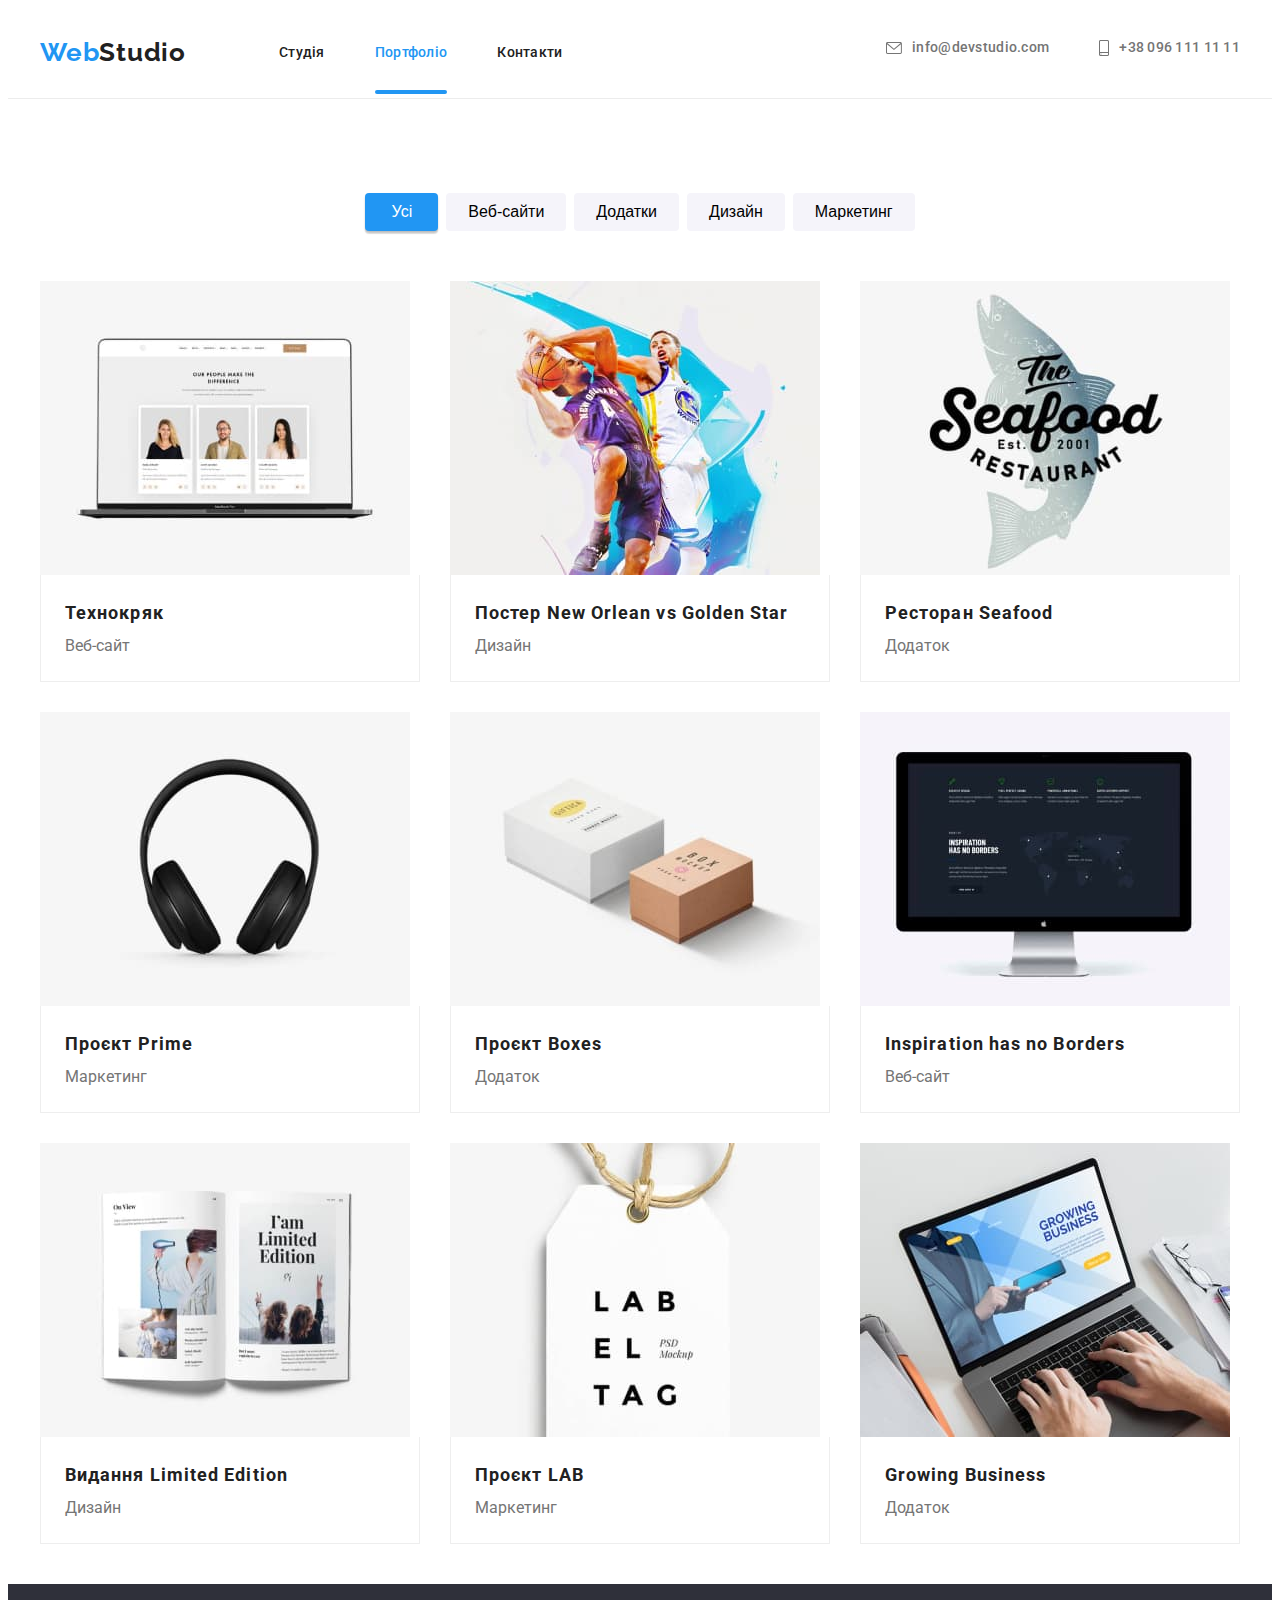
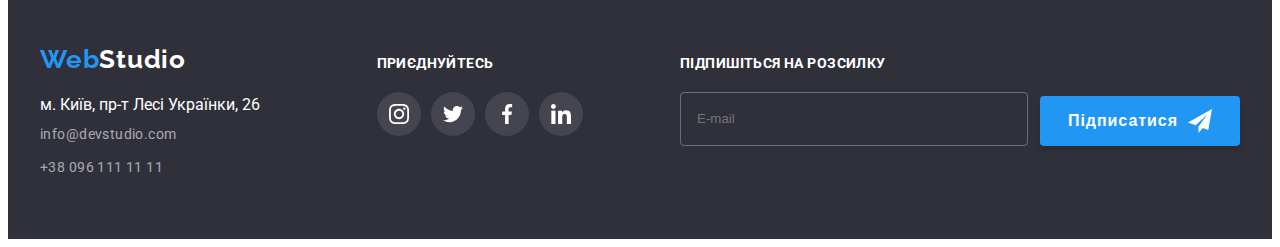
==== commit 9bda4b33: "img" ====
--- a/portfolio.html
+++ b/portfolio.html
@@ -31,12 +31,12 @@
             <li class="site-nav__item">
               <a
                 href="./index.html"
-                class="link site-nav__current site-nav__link"
+                class="link site-nav__link"
                 >Студія</a
               >
             </li>
             <li class="site-nav__item">
-              <a href="./portfolio.html" class="link site-nav__link"
+              <a href="./portfolio.html" class="link site-nav__link site-nav__current"
                 >Портфоліо</a
               >
             </li>
@@ -121,9 +121,11 @@
               <a href="" class="link portfolio-list__link">
                 <div class="overlay-wrapper">
                   <img
-                    src="./images/technoquack.jpg"
-                    alt="Технокряк"
-                    width="370"
+                  srcset="./images/portfolio/portfolio-480-1@1x.jpg 450w, ./images/portfolio/portfolio-480-1@2x.jpg 900w,
+                  ./images/portfolio/portfolio-768-1@1x.jpg 354w, ./images/portfolio/portfolio-768-1@2x.jpg 708w,
+                  ./images/portfolio/portfolio-1200-1@1x.jpg 370w, ./images/portfolio/portfolio-1200-1@2x.jpg 740w "
+                  sizes="(min-width: 1200px) 370px, (min-width: 768px) 354px, (min-width: 480px) 450px, 100vw"
+                  src="./images/portfolio/portfolio-480-1@1x.jpg" alt="Технокряк"
                   />
                   <div class="overlay">
                     <p class="overlay__description">
@@ -145,9 +147,11 @@
               <a href="" class="link portfolio-list__link">
                 <div class="overlay-wrapper">
                   <img
-                    src="./images/goldenstar.jpg"
-                    alt="Goldenstar"
-                    width="370"
+                  srcset="./images/portfolio/portfolio-480-2@1x.jpg 450w, ./images/portfolio/portfolio-480-2@2x.jpg 900w,
+                  ./images/portfolio/portfolio-768-2@1x.jpg 354w, ./images/portfolio/portfolio-768-2@2x.jpg 708w,
+                  ./images/portfolio/portfolio-1200-2@1x.jpg 370w, ./images/portfolio/portfolio-1200-2@2x.jpg 740w "
+                  sizes="(min-width: 1200px) 370px, (min-width: 768px) 354px, (min-width: 480px) 450px, 100vw"
+                  src="./images/portfolio/portfolio-480-2@1x.jpg" alt="Постер New Orlean vs Golden Star"
                   />
                   <div class="overlay">
                     <p class="overlay__description">
@@ -169,7 +173,13 @@
             <li class="portfolio-list__item">
               <a href="" class="link portfolio-list__link">
                 <div class="overlay-wrapper">
-                  <img src="./images/seafood.jpg" alt="Seafood" width="370" />
+                  <img
+                  srcset="./images/portfolio/portfolio-480-3@1x.jpg 450w, ./images/portfolio/portfolio-480-3@2x.jpg 900w,
+                  ./images/portfolio/portfolio-768-3@1x.jpg 354w, ./images/portfolio/portfolio-768-3@2x.jpg 708w,
+                  ./images/portfolio/portfolio-1200-3@1x.jpg 370w, ./images/portfolio/portfolio-1200-3@2x.jpg 740w "
+                  sizes="(min-width: 1200px) 370px, (min-width: 768px) 354px, (min-width: 480px) 450px, 100vw"
+                  src="./images/portfolio/portfolio-480-3@1x.jpg" alt="Seafood"
+                  />
                   <div class="overlay">
                     <p class="overlay__description">
                       Ресурс пропонує комплексні пропозиції з різним рівнем
@@ -189,7 +199,13 @@
             <li class="portfolio-list__item">
               <a href="" class="link portfolio-list__link">
                 <div class="overlay-wrapper">
-                  <img src="./images/prime.jpg" alt="Prime" width="370" />
+                  <img
+                  srcset="./images/portfolio/portfolio-480-4@1x.jpg 450w, ./images/portfolio/portfolio-480-4@2x.jpg 900w,
+                  ./images/portfolio/portfolio-768-4@1x.jpg 354w, ./images/portfolio/portfolio-768-4@2x.jpg 708w,
+                  ./images/portfolio/portfolio-1200-4@1x.jpg 370w, ./images/portfolio/portfolio-1200-4@2x.jpg 740w "
+                  sizes="(min-width: 1200px) 370px, (min-width: 768px) 354px, (min-width: 480px) 450px, 100vw"
+                  src="./images/portfolio/portfolio-480-4@1x.jpg" alt="Prime"
+                  />
                   <div class="overlay">
                     <p class="overlay__description">
                       Ресурс пропонує комплексні пропозиції з різним рівнем
@@ -209,7 +225,13 @@
             <li class="portfolio-list__item">
               <a href="" class="link portfolio-list__link">
                 <div class="overlay-wrapper">
-                  <img src="./images/boxes.jpg" alt="Boxes" width="370" />
+                  <img
+                  srcset="./images/portfolio/portfolio-480-5@1x.jpg 450w, ./images/portfolio/portfolio-480-5@2x.jpg 900w,
+                  ./images/portfolio/portfolio-768-5@1x.jpg 354w, ./images/portfolio/portfolio-768-5@2x.jpg 708w,
+                  ./images/portfolio/portfolio-1200-5@1x.jpg 370w, ./images/portfolio/portfolio-1200-5@2x.jpg 740w "
+                  sizes="(min-width: 1200px) 370px, (min-width: 768px) 354px, (min-width: 480px) 450px, 100vw"
+                  src="./images/portfolio/portfolio-480-5@1x.jpg" alt="Boxes"
+                  />
                   <div class="overlay">
                     <p class="overlay__description">
                       Ресурс пропонує комплексні пропозиції з різним рівнем
@@ -230,9 +252,11 @@
               <a href="" class="link portfolio-list__link">
                 <div class="overlay-wrapper">
                   <img
-                    src="./images/borders.jpg"
-                    alt="Inspiration has no Borders"
-                    width="370"
+                  srcset="./images/portfolio/portfolio-480-6@1x.jpg 450w, ./images/portfolio/portfolio-480-6@2x.jpg 900w,
+                  ./images/portfolio/portfolio-768-6@1x.jpg 354w, ./images/portfolio/portfolio-768-6@2x.jpg 708w,
+                  ./images/portfolio/portfolio-1200-6@1x.jpg 370w, ./images/portfolio/portfolio-1200-6@2x.jpg 740w "
+                  sizes="(min-width: 1200px) 370px, (min-width: 768px) 354px, (min-width: 480px) 450px, 100vw"
+                  src="./images/portfolio/portfolio-480-6@1x.jpg" alt="Inspiration has no Borders"
                   />
                   <div class="overlay">
                     <p class="overlay__description">
@@ -256,9 +280,11 @@
               <a href="" class="link portfolio-list__link">
                 <div class="overlay-wrapper">
                   <img
-                    src="./images/education.jpg"
-                    alt="Limited Edition"
-                    width="370"
+                  srcset="./images/portfolio/portfolio-480-7@1x.jpg 450w, ./images/portfolio/portfolio-480-7@2x.jpg 900w,
+                  ./images/portfolio/portfolio-768-7@1x.jpg 354w, ./images/portfolio/portfolio-768-7@2x.jpg 708w,
+                  ./images/portfolio/portfolio-1200-7@1x.jpg 370w, ./images/portfolio/portfolio-1200-7@2x.jpg 740w "
+                  sizes="(min-width: 1200px) 370px, (min-width: 768px) 354px, (min-width: 480px) 450px, 100vw"
+                  src="./images/portfolio/portfolio-480-7@1x.jpg" alt="Limited Edition"
                   />
                   <div class="overlay">
                     <p class="overlay__description">
@@ -281,7 +307,13 @@
             <li class="portfolio-list__item">
               <a href="" class="link portfolio-list__link">
                 <div class="overlay-wrapper">
-                  <img src="./images/lab.jpg" alt="LAB" width="370" />
+                  <img
+                  srcset="./images/portfolio/portfolio-480-8@1x.jpg 450w, ./images/portfolio/portfolio-480-8@2x.jpg 900w,
+                  ./images/portfolio/portfolio-768-8@1x.jpg 354w, ./images/portfolio/portfolio-768-8@2x.jpg 708w,
+                  ./images/portfolio/portfolio-1200-8@1x.jpg 370w, ./images/portfolio/portfolio-1200-8@2x.jpg 740w "
+                  sizes="(min-width: 1200px) 370px, (min-width: 768px) 354px, (min-width: 480px) 450px, 100vw"
+                  src="./images/portfolio/portfolio-480-8@1x.jpg" alt="LAB"
+                  />
                   <div class="overlay">
                     <p class="overlay__description">
                       Ресурс пропонує комплексні пропозиції з різним рівнем
@@ -302,9 +334,11 @@
               <a href="" class="link portfolio-list__link">
                 <div class="overlay-wrapper">
                   <img
-                    src="./images/growing.jpg"
-                    alt="rowing Business"
-                    width="370"
+                  srcset="./images/portfolio/portfolio-480-9@1x.jpg 450w, ./images/portfolio/portfolio-480-9@2x.jpg 900w,
+                  ./images/portfolio/portfolio-768-9@1x.jpg 354w, ./images/portfolio/portfolio-768-9@2x.jpg 708w,
+                  ./images/portfolio/portfolio-1200-9@1x.jpg 370w, ./images/portfolio/portfolio-1200-9@2x.jpg 740w "
+                  sizes="(min-width: 1200px) 370px, (min-width: 768px) 354px, (min-width: 480px) 450px, 100vw"
+                  src="./images/portfolio/portfolio-480-9@1x.jpg" alt="Growing Business"
                   />
                   <div class="overlay">
                     <p class="overlay__description">
@@ -413,5 +447,53 @@
         </div>
       </div>
     </footer>
+    <div class="menu-container js-menu-container" id="mobile-menu">
+      <button class="menu_btn js-close-menu">
+        <svg
+          class="menu_btn-icon"
+          viewBox="0 0 20 20"
+          xmlns="http://www.w3.org/2000/svg"
+          width="40"
+          height="40"
+        >
+          <use href="./images/icon/symbol-defs.svg#close-mobile-menu"></use>
+        </svg>
+      </button>
+
+      <ul class="mobile-menu list">
+        <li class="mobile-menu_item">
+          <a href="./index.html" class="mobile-menu__link link ">Студія</a>
+        </li>
+        <li class="mobile-menu_item">
+          <a href="./portfolio.html" class="mobile-menu__link link mobile-menu__current">Портфоліо</a>
+        </li>
+        <li class="mobile-menu_item">
+          <a href="" class="mobile-menu__link link">Контакти</a>
+        </li>
+      </ul>
+
+      <div>
+        <ul class="list mobile-menu-contact-list">
+          <li class="mobile-menu-contact-list__item">
+            <a href="tel:+380961111111" class="mobile-menu-contact-list__tel link ">
+              +38 096 111 11 11</a>
+          </li>
+          <li class="mobile-menu-contact-list__item">
+            <a
+              href="mailto:info@devstudio.com"
+              class="mobile-menu-contact-list__email link"
+            >info@devstudio.com</a>
+          </li>
+        
+        </ul>
+      <ul class="mobile-menu-social list">
+        <li class="mobile-menu-social__item"><a href="" class="link mobile-menu-social__link"></a>Instagram</li>
+        <li class="mobile-menu-social__item"><a href="" class="link mobile-menu-social__link"></a>Twitter</li>
+        <li class="mobile-menu-social__item"><a href="" class="link mobile-menu-social__link"></a>Facebook</li>
+        <li class="mobile-menu-social__item"><a href="" class="link mobile-menu-social__link"></a>LinkedIn</li>
+      </ul>
+      </div>
+    </div>
+    <script defer src="./js/mobile-menu.js"></script>
   </body>
 </html>
--- a/css/main.min.css
+++ b/css/main.min.css
@@ -1 +1 @@
-:root{--main-text-color: #757575;--title-text-color: #212121;--accent-color: #2196f3;--primary-white-color: #ffffff}.visually-hidden{position:absolute;width:1px;height:1px;margin:-1px;border:0;padding:0;white-space:nowrap;clip-path:inset(100%);clip:rect(0 0 0 0);overflow:hidden}h1,h2,h3,h4,p{margin-top:0;margin-bottom:0}ul,ol{margin-top:0;margin-bottom:0;padding-left:0}img{display:block;max-width:100%;height:auto}body{font-family:"Roboto",sans-serif;color:var(--main-text-color);background-color:var(--primary-white-color)}.list{list-style:none}.link{text-decoration:none}.section{padding:60px 0}@media screen and (min-width: 1200px){.section{padding:94px 0}}.container{width:100%;padding:0 15px;margin-left:auto;margin-right:auto}@media screen and (min-width: 480px){.container{width:480px}}@media screen and (min-width: 768px){.container{width:768px}}@media screen and (min-width: 1200px){.container{width:1200px}}.title{color:var(--title-text-color)}.section-title{color:var(--title-text-color);font-size:28px;line-height:1.1785714286;text-align:center}@media screen and (min-width: 1200px){.section-title{font-size:36px}}.logo{text-decoration:none;font-family:"Raleway";font-weight:700;font-size:24px;line-height:1.1666666667;letter-spacing:.03em;color:var(--accent-color)}@media screen and (min-width: 1200px){.logo{font-size:26px;line-height:1.1923076923;margin-right:93px}}.logo--black{color:var(--title-text-color)}.logo--white{color:var(--primary-white-color)}.main-button{font-weight:700;font-size:16px;line-height:1.87;align-items:center;text-align:center;letter-spacing:.06em;padding:10px 10px;text-align:center;width:200px;display:block;background-color:var(--accent-color);color:var(--primary-white-color);box-shadow:0px 4px 4px rgba(0,0,0,.15);border-radius:4px;margin-left:auto;margin-right:auto;border:0px;transition:background-color 250ms cubic-bezier(0.4, 0, 0.2, 1)}.main-button:active,.main-button:hover,.main-button:focus{background-color:#188ce8}.social{display:flex;justify-content:center;align-content:center;gap:10px}.social__link{display:flex;justify-content:center;align-content:center;background-color:rgba(0,0,0,0);padding:12px;border-radius:50%;transition:background-color 250ms cubic-bezier(0.4, 0, 0.2, 1)}.social__link:hover,.social__link:focus{background-color:var(--accent-color)}.social__icon{fill:#afb1b8;transition:fill 250ms cubic-bezier(0.4, 0, 0.2, 1)}.social__link:hover .social__icon,.social__link:focus .social__icon{fill:var(--primary-white-color)}.backdrop{position:fixed;top:0;left:0;width:100vw;height:100vh;background-color:rgba(0,0,0,.2);opacity:1;transition:opacity 250ms cubic-bezier(0.4, 0, 0.2, 1),visibility 250ms cubic-bezier(0.4, 0, 0.2, 1)}.backdrop.is-hidden{opacity:0;pointer-events:none;visibility:hidden}.modal-btn{position:absolute;top:8px;right:8px;display:flex;width:30px;height:30px;justify-content:center;align-items:center;background:var(--primary-white-color);border:1px solid rgba(0,0,0,.1);border-radius:50%;transition:fill 250ms cubic-bezier(0.4, 0, 0.2, 1)}.modal-btn:hover{fill:var(--accent-color);cursor:pointer}.backdrop.is-hidden .modal{transform:translate(-50%, -50%) scale(0.6)}.modal{position:absolute;top:50%;left:50%;transform:translate(-50%, -50%) scale(1);padding:40px;background-color:var(--primary-white-color);box-shadow:0px 1px 3px rgba(0,0,0,.12),0px 1px 1px rgba(0,0,0,.14),0px 2px 1px rgba(0,0,0,.2);border-radius:4px;transition:transform 250ms cubic-bezier(0.4, 0, 0.2, 1),scale 250ms cubic-bezier(0.4, 0, 0.2, 1)}@media screen and (min-width: 480px){.modal{top:50%;left:50%;transform:translate(-50%, -50%) scale(1);width:450px}}@media screen and (min-width: 768px){.modal{width:450px;height:609px}}@media screen and (min-width: 1200px){.modal{width:528px;height:581px}}.modal-form__title{font-weight:700;font-size:20px;line-height:1.5;text-align:center;letter-spacing:.03em;margin-bottom:12px}@media screen and (min-width: 1200px){.modal-form__title{line-height:1.15}}.form-field{margin-bottom:10px;display:flex;justify-content:center;flex-direction:column;font-size:12px;line-height:1.17;letter-spacing:.01em;color:var(--main-text-color);position:relative}.form-field__icon{position:absolute;left:12px;bottom:11px;transition:fill 250ms cubic-bezier(0.4, 0, 0.2, 1)}.form-field__input:focus+.form-field__icon{fill:var(--accent-color)}.form-field:nth-child(4){margin-bottom:20px}.form-field__label{margin-bottom:4px}.form-field__input{height:40px;padding:11px 42px;border:1px solid rgba(33,33,33,.2);border-radius:4px;transition:border-color 250ms cubic-bezier(0.4, 0, 0.2, 1)}.form-field__input:focus,.form-field__input:active{outline:none;border-color:var(--accent-color)}.form-field-comment__textarea{padding:12px 16px;border:1px solid rgba(33,33,33,.2);border-radius:4px;resize:none}.form-field-comment__textarea:focus{outline:none;border-color:var(--accent-color)}.form-agreement{font-weight:400;font-size:12px;line-height:1.1666666667;color:var(--main-text-color);text-align:center;letter-spacing:.03em;margin-bottom:30px}@media screen and (min-width: 1200px){.form-agreement{font-size:14px;line-height:1.71}}.form-agreement__checkbox{opacity:0}.form-agreement__label{position:relative;padding-left:7px}.form-agreement__icon{opacity:1;position:absolute;left:-16px;top:0}.form-agreement__checkbox:checked+.form-agreement__label .form-agreement__icon{opacity:0}.form-agreement__icon--checked{position:absolute;left:-16px;top:0;opacity:0}.form-agreement__checkbox:checked+.form-agreement__label .form-agreement__icon--checked{opacity:1}.form-agreement__link{color:var(--accent-color)}.menu-container{position:fixed;top:0;left:0;width:100vw;height:100vh;padding:48px 40px;background-color:var(--primary-white-color);z-index:999;transform:translateX(100%);transition:transform 250ms ease-in-out;display:flex;flex-direction:column;justify-content:space-between}.menu-container.is-open{transform:translateX(0)}.menu-container .menu_btn{position:absolute;top:10px;right:15px}.mobile-menu_item:not(:last-child){margin-bottom:36px}.mobile-menu__link{display:block;font-weight:500;font-size:40px;line-height:1.175;letter-spacing:.02em;color:var(--title-text-color)}.mobile-menu__link:hover,.mobile-menu__link:focus{color:var(--accent-color)}.mobile-menu__current{color:var(--accent-color)}.mobile-menu-contact-list{margin-bottom:64px}.mobile-menu-contact-list__item:not(:last-child){margin-bottom:32px}.mobile-menu-contact-list__tel{font-weight:500;font-size:34px;line-height:1.1764705882;letter-spacing:.02em;color:var(--accent-color)}.mobile-menu-contact-list__email{font-weight:500;font-size:24px;line-height:1.1666666667;letter-spacing:.02em;color:var(--main-text-color)}.mobile-menu-social{display:flex;font-weight:500;font-size:18px;line-height:1.2222222222;letter-spacing:.02em;color:var(--accent-color)}.mobile-menu-social__item{padding-right:10px}.mobile-menu-social__item:not(:first-child){padding-left:10px}.mobile-menu-social__item:not(:last-child){border-right:1px solid rgba(33,33,33,.2)}.page-header{border-bottom:1px solid #ececec;padding:16px 0}@media screen and (min-width: 768px){.page-header{padding:0}}.header-container{display:flex;justify-content:space-between;align-items:center}@media screen and (min-width: 768px){.header-container{justify-content:space-between}}.site-nav{font-weight:500;font-size:14px;line-height:1.14;letter-spacing:.02em}.site-nav__list{display:none}@media screen and (min-width: 768px){.site-nav__list{display:flex}}.site-nav__item:not(:last-child){margin-right:50px}.site-nav__link{display:block;color:var(--title-text-color);padding:32px 0;position:relative;transition:color 250ms cubic-bezier(0.4, 0, 0.2, 1)}.site-nav__link:hover,.site-nav__link:focus{color:var(--accent-color)}.site-nav .site-nav__current{color:var(--accent-color)}.site-nav__link.site-nav__current::after,.site-nav__link::after{content:"";width:100%;height:4px;border-radius:2px;position:absolute;left:0;bottom:-1px;transition:background-color 250ms cubic-bezier(0.4, 0, 0.2, 1)}.site-nav__link.site-nav__current::after,.site-nav__link:hover::after,.site-nav__link:focus::after{background-color:var(--accent-color)}@media screen and (min-width: 1200px){.header-contact{margin-left:auto}}.header-contact-list__link{color:var(--main-text-color);text-decoration:none;font-weight:500;font-size:12px;line-height:1.1666666667;letter-spacing:.02em}@media screen and (min-width: 1200px){.header-contact-list__link{font-size:14px;line-height:1.14}}.header-contact-list__link{display:flex;align-items:center;transition:color 250ms cubic-bezier(0.4, 0, 0.2, 1)}.header-contact-list__link:hover,.header-contact-list__link:focus{color:var(--accent-color)}@media screen and (min-width: 1200px){.header-contact-list__link{padding:32px 0;justify-content:center}}.header-contact-list{display:none}@media screen and (min-width: 768px){.header-contact-list{display:flex;flex-direction:column}}@media screen and (min-width: 1200px){.header-contact-list{flex-direction:row}}.header-contact-list__item:not(:last-child){margin-bottom:10px}@media screen and (min-width: 1200px){.header-contact-list__item:not(:last-child){margin-right:50px}}.header-contact-list__icon{fill:currentColor;margin-right:10px}.header-contact-list__icon,.header-contact-list__icon{fill:currentColor}.menu_btn{min-height:40px;min-width:40px;display:flex;align-items:center;justify-content:center;margin:0;padding:0;background-color:rgba(0,0,0,0);cursor:pointer;border:none;outline:none}.menu_btn:hover .menu_btn-icon,.menu_btn:focus .menu_btn-icon{fill:var(--accent-color)}@media screen and (min-width: 768px){.menu_btn{display:none}}.menu_btn-icon{fill:var(--title-text-color);transition:fill 250ms cubic-bezier(0.4, 0, 0.2, 1)}.hero{height:400px;max-width:1600px;margin:0 auto;background:#2f303a;padding:118px 0;background-repeat:no-repeat;background-position:center;background-size:cover;background-image:linear-gradient(rgba(47, 48, 58, 0.4), rgba(47, 48, 58, 0.4)),url(../images/hero/hero-480@1x.jpg)}@media(min-device-pixel-ratio: 2),(min-resolution: 192dpi),(min-resolution: 2dppx){.hero{background-image:linear-gradient(rgba(47, 48, 58, 0.4), rgba(47, 48, 58, 0.4)),url(../images/hero/hero-480@2x.jpg)}}@media screen and (min-width: 768px){.hero{background-image:linear-gradient(rgba(47, 48, 58, 0.4), rgba(47, 48, 58, 0.4)),url(../images/hero/hero-768@1x.jpg)}}@media screen and (min-width: 768px)and (min-device-pixel-ratio: 2),screen and (min-width: 768px)and (min-resolution: 192dpi),screen and (min-width: 768px)and (min-resolution: 2dppx){.hero{background-image:linear-gradient(rgba(47, 48, 58, 0.4), rgba(47, 48, 58, 0.4)),url(../images/hero/hero-768@2x.jpg)}}@media screen and (min-width: 1200px){.hero{height:600px;padding:200px 0;background-image:linear-gradient(rgba(47, 48, 58, 0.4), rgba(47, 48, 58, 0.4)),url(../images/hero/hero-1600@1x.jpg)}}@media screen and (min-width: 1200px)and (min-device-pixel-ratio: 2),screen and (min-width: 1200px)and (min-resolution: 192dpi),screen and (min-width: 1200px)and (min-resolution: 2dppx){.hero{background-image:linear-gradient(rgba(47, 48, 58, 0.4), rgba(47, 48, 58, 0.4)),url(../images/hero/hero-1600@2x.jpg)}}.hero__title{max-width:360px;font-weight:900;font-size:26px;line-height:1.6153846154;text-align:center;letter-spacing:.06em;text-transform:uppercase;color:var(--primary-white-color);margin-bottom:30px;margin-left:auto;margin-right:auto}@media screen and (min-width: 1200px){.hero__title{max-width:700px;font-size:44px;line-height:1.3636363636}}.advantage-list{display:flex;flex-direction:column;gap:30px}@media screen and (min-width: 768px){.advantage-list{flex-direction:row;flex-wrap:wrap;gap:30px}}@media screen and (min-width: 1200px){.advantage-list{gap:30px}}.advantage-list__item{width:auto}@media screen and (min-width: 768px){.advantage-list__item{width:calc((100% - 30px)/2)}}@media screen and (min-width: 1200px){.advantage-list__item{width:calc((100% - 90px)/4)}}.advantage-list__title{font-weight:700;font-size:14px;line-height:1.14;text-transform:uppercase;margin-bottom:10px;text-align:center}@media screen and (min-width: 768px){.advantage-list__title{text-align:start}}.advantage-list__text{font-size:14px;line-height:1.71;letter-spacing:.03em}.advantage-list__icon{display:flex;justify-content:center;align-items:center;background-color:#f5f4fa;margin-bottom:30px;height:120px}.what-we-do{padding-top:0;display:none}@media screen and (min-width: 1200px){.what-we-do{display:block}}.what-we-do__title--mb{margin-bottom:50px}.what-we-do-list{display:flex;gap:30px}.what-we-do-list__item{width:calc((100% - 60px)/3)}.what-we-do-list__box{position:relative}.what-we-do-list__description{position:absolute;left:0;bottom:0;width:100%;height:70px;background-color:rgba(47,48,58,.8);display:flex;justify-content:center;align-items:center}.what-we-do-text{font-weight:700;font-size:14px;line-height:1.14;text-align:center;letter-spacing:.03em;text-transform:uppercase;color:var(--primary-white-color)}.team{background-color:#f5f4fa}.team__title--mb{margin-bottom:30px}@media screen and (min-width: 1200px){.team__title--mb{margin-bottom:50px}}.team-list{display:flex;flex-direction:column;gap:30px}@media screen and (min-width: 768px){.team-list{flex-direction:row;flex-wrap:wrap}}.team-list__item{box-shadow:0px 1px 3px rgba(0,0,0,.12),0px 1px 1px rgba(0,0,0,.14),0px 2px 1px rgba(0,0,0,.2);border-radius:0 0 4px 4px;background-color:var(--primary-white-color);width:auto}@media screen and (min-width: 768px){.team-list__item{width:calc((100% - 30px)/2)}}@media screen and (min-width: 1200px){.team-list__item{width:calc((100% - 90px)/4)}}.team-list__description{padding:30px 0}.team-list__name{font-weight:500;font-size:16px;line-height:1.19;text-align:center;margin-bottom:10px}.team-list__position{font-weight:400;font-size:16px;line-height:1.19;text-align:center;color:var(--main-text-color);margin-bottom:16px}.clients__title--mb{margin-bottom:30px}@media screen and (min-width: 1200px){.clients__title--mb{margin-bottom:50px}}.clients-list{display:flex;flex-wrap:wrap;gap:30px}.clients-list__item{width:calc((100% - 30px)/2)}@media screen and (min-width: 768px){.clients-list__item{width:calc((100% - 60px)/3)}}@media screen and (min-width: 1200px){.clients-list__item{width:calc((100% - 150px)/6)}}.clients-list__link{height:92px;display:flex;justify-content:center;align-items:center;border:1px solid #afb1b8;border-radius:4px;transition:border-color 250ms cubic-bezier(0.4, 0, 0.2, 1)}.clients-list__link:hover,.clients-list__link:focus{border-color:var(--accent-color);outline:rgba(0,0,0,0)}.clients-list__icon{fill:#afb1b8;transition:fill 250ms cubic-bezier(0.4, 0, 0.2, 1)}.clients-list__link:hover .clients-list__icon,.clients-list__link:focus .clients-list__icon{fill:var(--accent-color)}.footer{background-color:#2f303a;padding:60px 0}.footer-wrapper{display:flex;flex-direction:column;justify-content:center}@media screen and (min-width: 768px){.footer-wrapper{flex-direction:row;flex-wrap:wrap}}@media screen and (min-width: 1200px){.footer-wrapper{align-items:baseline;justify-content:space-between;gap:93px}}.footer__adress--wrapper{display:flex;flex-direction:column;justify-content:center;margin-bottom:60px}@media screen and (min-width: 768px){.footer__adress--wrapper{margin-right:165px}}@media screen and (min-width: 1200px){.footer__adress--wrapper{margin-right:0;margin-bottom:0}}.logo--mb{margin:0 auto;margin-bottom:20px}@media screen and (min-width: 1200px){.logo--mb{margin:0;margin-bottom:20px}}.address__text{color:var(--primary-white-color);text-decoration:none;font-style:normal}.address__item{text-align:center}@media screen and (min-width: 1200px){.address__item{text-align:start}}.footer-contacts{color:rgba(255,255,255,.6);text-decoration:none;font-style:normal;font-weight:400;font-size:14px;line-height:1.71;letter-spacing:.03em;transition:color 250ms cubic-bezier(0.4, 0, 0.2, 1)}.footer-contacts:hover,.footer-contacts:focus{color:var(--accent-color)}.address__item:not(:last-child){margin-bottom:8px}@media screen and (min-width: 1200px){.address__item:not(:last-child){margin-bottom:9px}}.footer-call--mb{margin-bottom:60px}@media screen and (min-width: 1200px){.footer-call--mb{margin-bottom:0}}.footter-call__text{font-weight:700;font-size:14px;line-height:1.14;letter-spacing:.03em;text-transform:uppercase;color:var(--primary-white-color);margin-bottom:20px;text-align:center}@media screen and (min-width: 1200px){.footter-call__text{text-align:start}}.footer-social{display:flex;justify-content:center;gap:10px}.footer-social__link{display:flex;justify-content:center;align-content:center;background-color:rgba(255,255,255,.1);padding:12px;border-radius:50%;transition:background-color 250ms cubic-bezier(0.4, 0, 0.2, 1)}.footer-social__link:hover,.footer-social__link:focus{background-color:var(--accent-color)}.footer-social__icon{fill:var(--primary-white-color)}.subscribe-form{display:flex;flex-direction:column}@media screen and (min-width: 1200px){.subscribe-form{flex-direction:row;align-items:flex-end;justify-content:center}}@media screen and (min-width: 768px){.wrapper-subscribe__input--mr{margin-left:auto;margin-right:auto}}@media screen and (min-width: 1200px){.wrapper-subscribe__input--mr{margin-left:0;margin-right:12px}}.subscribe-form__text{font-weight:700;font-size:14px;line-height:1.14;letter-spacing:.03em;text-transform:uppercase;color:var(--primary-white-color);margin-bottom:20px;text-align:center}@media screen and (min-width: 1200px){.subscribe-form__text{text-align:start}}.subscribe-form__input{width:100%;height:50px;background-color:rgba(0,0,0,0);border:1px solid rgba(255,255,255,.3);border-radius:4px;outline:none;padding-left:16px;color:var(--primary-white-color);transition:border-color 250ms cubic-bezier(0.4, 0, 0.2, 1);margin-bottom:20px}@media screen and (min-width: 768px){.subscribe-form__input{width:450px}}@media screen and (min-width: 1200px){.subscribe-form__input{margin-bottom:0;width:328px}}.subscribe-form__input:focus{border-color:var(--accent-color)}.subscribe-button__icon{fill:currentColor}.subscribe-form .main-button{display:flex;align-items:center;justify-content:center;gap:10px}.portfolio-section{padding-bottom:40px}.primary{color:var(--primary-white-color);background-color:var(--accent-color)}.secondary{background-color:#f5f4fa}.secondary:hover,.secondary:focus{color:var(--primary-white-color);background-color:var(--accent-color)}.primary,.secondary:hover,.secondary:focus{cursor:pointer}.portfolio-list__title{font-weight:700;font-size:18px;line-height:2;letter-spacing:.06em}.portfolio-list__text{color:var(--main-text-color);font-weight:400;font-size:16px;line-height:1.87}.portfolio-filter-list{display:flex;flex-wrap:wrap;justify-content:flex-start;gap:8px;row-gap:15px;margin-bottom:40px}@media screen and (min-width: 768px){.portfolio-filter-list{justify-content:center;margin-bottom:30px}}@media screen and (min-width: 1200px){.portfolio-filter-list{margin-bottom:50px}}.portfolio-filter-list__btn{font-weight:500;font-size:16px;line-height:1.62;border:0;padding:6px 22px;min-width:73px;border-radius:4px}.primary.portfolio-filter-list__btn{box-shadow:0px 3px 1px rgba(0,0,0,.1),0px 1px 2px rgba(0,0,0,.08),0px 2px 2px rgba(0,0,0,.12)}.secondary.portfolio-filter-list__btn{transition:box-shadow 250ms cubic-bezier(0.4, 0, 0.2, 1),color 250ms cubic-bezier(0.4, 0, 0.2, 1),background-color 250ms cubic-bezier(0.4, 0, 0.2, 1)}.secondary.portfolio-filter-list__btn:hover,.secondary.portfolio-filter-list__btn:focus{box-shadow:0px 3px 1px rgba(0,0,0,.1),0px 1px 2px rgba(0,0,0,.08),0px 2px 2px rgba(0,0,0,.12)}.portfolio-filter-list__item{min-width:73px;text-align:center}.portfolio-list{display:flex;flex-wrap:wrap;gap:30px;flex-direction:column}@media screen and (min-width: 768px){.portfolio-list{flex-direction:row}}.portfolio-list__item{width:auto}@media screen and (min-width: 768px){.portfolio-list__item{width:calc((100% - 30px)/2)}}@media screen and (min-width: 1200px){.portfolio-list__item{width:calc((100% - 60px)/3)}}.portfolio-list__link{height:100%;display:flex;flex-direction:column;outline:rgba(0,0,0,0);transition:box-shadow 250ms cubic-bezier(0.4, 0, 0.2, 1)}.portfolio-list__link:hover,.portfolio-list__link:focus{box-shadow:0px 1px 1px rgba(0,0,0,.12),0px 4px 4px rgba(0,0,0,.06),1px 4px 6px rgba(0,0,0,.16)}.portfolio-list__description{padding:20px 24px;flex-grow:1;border:1px solid #eee;border-top:0}.overlay-wrapper{position:relative;overflow:hidden}.overlay{position:absolute;width:100%;height:100%;left:0;top:0;background-color:rgba(33,150,243,.9);transform:translateY(100%);transition:transform 250ms cubic-bezier(0.4, 0, 0.2, 1)}.overlay__description{padding:63px 24px;font-size:18px;line-height:1.56;letter-spacing:.03em;color:var(--primary-white-color)}.portfolio-list__link:hover .overlay,.portfolio-list__link:focus .overlay{transform:translateY(0%)}/*# sourceMappingURL=main.min.css.map */+:root{--main-text-color: #757575;--title-text-color: #212121;--accent-color: #2196f3;--primary-white-color: #ffffff}.visually-hidden{position:absolute;width:1px;height:1px;margin:-1px;border:0;padding:0;white-space:nowrap;clip-path:inset(100%);clip:rect(0 0 0 0);overflow:hidden}h1,h2,h3,h4,p{margin-top:0;margin-bottom:0}ul,ol{margin-top:0;margin-bottom:0;padding-left:0}img{display:block;max-width:100%;height:auto}body{font-family:"Roboto",sans-serif;color:var(--main-text-color);background-color:var(--primary-white-color)}.list{list-style:none}.link{text-decoration:none}.section{padding:60px 0}@media screen and (min-width: 1200px){.section{padding:94px 0}}.container{width:100%;padding:0 15px;margin-left:auto;margin-right:auto}@media screen and (min-width: 480px){.container{width:480px}}@media screen and (min-width: 768px){.container{width:768px}}@media screen and (min-width: 1200px){.container{width:1200px}}.title{color:var(--title-text-color)}.section-title{color:var(--title-text-color);font-size:28px;line-height:1.1785714286;text-align:center}@media screen and (min-width: 1200px){.section-title{font-size:36px}}.logo{text-decoration:none;font-family:"Raleway";font-weight:700;font-size:24px;line-height:1.1666666667;letter-spacing:.03em;color:var(--accent-color)}@media screen and (min-width: 1200px){.logo{font-size:26px;line-height:1.1923076923;margin-right:93px}}.logo--black{color:var(--title-text-color)}.logo--white{color:var(--primary-white-color)}.main-button{font-weight:700;font-size:16px;line-height:1.87;align-items:center;text-align:center;letter-spacing:.06em;padding:10px 10px;text-align:center;width:200px;display:block;background-color:var(--accent-color);color:var(--primary-white-color);box-shadow:0px 4px 4px rgba(0,0,0,.15);border-radius:4px;margin-left:auto;margin-right:auto;border:0px;transition:background-color 250ms cubic-bezier(0.4, 0, 0.2, 1)}.main-button:active,.main-button:hover,.main-button:focus{background-color:#188ce8}.social{display:flex;justify-content:center;align-content:center;gap:10px}.social__link{display:flex;justify-content:center;align-content:center;background-color:rgba(0,0,0,0);padding:12px;border-radius:50%;transition:background-color 250ms cubic-bezier(0.4, 0, 0.2, 1)}.social__link:hover,.social__link:focus{background-color:var(--accent-color)}.social__icon{fill:#afb1b8;transition:fill 250ms cubic-bezier(0.4, 0, 0.2, 1)}.social__link:hover .social__icon,.social__link:focus .social__icon{fill:var(--primary-white-color)}.backdrop{position:fixed;top:0;left:0;width:100vw;height:100vh;background-color:rgba(0,0,0,.2);opacity:1;transition:opacity 250ms cubic-bezier(0.4, 0, 0.2, 1),visibility 250ms cubic-bezier(0.4, 0, 0.2, 1)}.backdrop.is-hidden{opacity:0;pointer-events:none;visibility:hidden}.modal-btn{position:absolute;top:8px;right:8px;display:flex;width:30px;height:30px;justify-content:center;align-items:center;background:var(--primary-white-color);border:1px solid rgba(0,0,0,.1);border-radius:50%;transition:fill 250ms cubic-bezier(0.4, 0, 0.2, 1)}.modal-btn:hover{fill:var(--accent-color);cursor:pointer}.backdrop.is-hidden .modal{transform:translate(-50%, -50%) scale(0.6)}.modal{position:absolute;top:50%;left:50%;transform:translate(-50%, -50%) scale(1);padding:40px;background-color:var(--primary-white-color);box-shadow:0px 1px 3px rgba(0,0,0,.12),0px 1px 1px rgba(0,0,0,.14),0px 2px 1px rgba(0,0,0,.2);border-radius:4px;transition:transform 250ms cubic-bezier(0.4, 0, 0.2, 1),scale 250ms cubic-bezier(0.4, 0, 0.2, 1)}@media screen and (min-width: 480px){.modal{top:50%;left:50%;transform:translate(-50%, -50%) scale(1);width:450px}}@media screen and (min-width: 768px){.modal{width:450px;height:609px}}@media screen and (min-width: 1200px){.modal{width:528px;height:581px}}.modal-form__title{font-weight:700;font-size:20px;line-height:1.5;text-align:center;letter-spacing:.03em;margin-bottom:12px}@media screen and (min-width: 1200px){.modal-form__title{line-height:1.15}}.form-field{margin-bottom:10px;display:flex;justify-content:center;flex-direction:column;font-size:12px;line-height:1.17;letter-spacing:.01em;color:var(--main-text-color);position:relative}.form-field__icon{position:absolute;left:12px;bottom:11px;transition:fill 250ms cubic-bezier(0.4, 0, 0.2, 1)}.form-field__input:focus+.form-field__icon{fill:var(--accent-color)}.form-field:nth-child(4){margin-bottom:20px}.form-field__label{margin-bottom:4px}.form-field__input{height:40px;padding:11px 42px;border:1px solid rgba(33,33,33,.2);border-radius:4px;transition:border-color 250ms cubic-bezier(0.4, 0, 0.2, 1)}.form-field__input:focus,.form-field__input:active{outline:none;border-color:var(--accent-color)}.form-field-comment__textarea{padding:12px 16px;border:1px solid rgba(33,33,33,.2);border-radius:4px;resize:none}.form-field-comment__textarea:focus{outline:none;border-color:var(--accent-color)}.form-agreement{font-weight:400;font-size:12px;line-height:1.1666666667;color:var(--main-text-color);text-align:center;letter-spacing:.03em;margin-bottom:30px}@media screen and (min-width: 1200px){.form-agreement{font-size:14px;line-height:1.71}}.form-agreement__checkbox{opacity:0}.form-agreement__label{position:relative;padding-left:7px}.form-agreement__icon{opacity:1;position:absolute;left:-16px;top:0}.form-agreement__checkbox:checked+.form-agreement__label .form-agreement__icon{opacity:0}.form-agreement__icon--checked{position:absolute;left:-16px;top:0;opacity:0}.form-agreement__checkbox:checked+.form-agreement__label .form-agreement__icon--checked{opacity:1}.form-agreement__link{color:var(--accent-color)}.menu-container{position:fixed;top:0;left:0;width:100vw;height:100vh;padding:48px 25px;background-color:var(--primary-white-color);z-index:999;transform:translateX(100%);transition:transform 250ms ease-in-out;display:flex;flex-direction:column;justify-content:space-between}@media screen and (min-width: 480px){.menu-container{padding:48px 40px}}.menu-container.is-open{transform:translateX(0)}.menu-container .menu_btn{position:absolute;top:10px;right:15px}.mobile-menu_item:not(:last-child){margin-bottom:36px}.mobile-menu__link{display:block;font-weight:500;font-size:40px;line-height:1.175;letter-spacing:.02em;color:var(--title-text-color)}.mobile-menu__link:hover,.mobile-menu__link:focus{color:var(--accent-color)}.mobile-menu__current{color:var(--accent-color)}.mobile-menu-contact-list{margin-bottom:64px}.mobile-menu-contact-list__item:not(:last-child){margin-bottom:32px}.mobile-menu-contact-list__tel{font-weight:500;font-size:28px;line-height:1.1764705882;letter-spacing:.02em;color:var(--accent-color)}@media screen and (min-width: 480px){.mobile-menu-contact-list__tel{font-size:34px}}.mobile-menu-contact-list__email{font-weight:500;font-size:24px;line-height:1.1666666667;letter-spacing:.02em;color:var(--main-text-color)}.mobile-menu-social{display:flex;flex-wrap:wrap;row-gap:5px;align-items:center;justify-content:flex-start;gap:10px;font-weight:500;font-size:18px;line-height:1.2222222222;letter-spacing:.02em;color:var(--accent-color)}@media screen and (min-width: 480px){.mobile-menu-social{justify-content:flex-start}}.mobile-menu-social__item{padding-right:10px}.mobile-menu-social__item:not(:last-child){border-right:1px solid rgba(33,33,33,.2)}.page-header{border-bottom:1px solid #ececec;padding:16px 0}@media screen and (min-width: 768px){.page-header{padding:0}}.header-container{display:flex;justify-content:space-between;align-items:center}@media screen and (min-width: 768px){.header-container{justify-content:space-between}}.site-nav{font-weight:500;font-size:14px;line-height:1.14;letter-spacing:.02em}.site-nav__list{display:none}@media screen and (min-width: 768px){.site-nav__list{display:flex}}.site-nav__item:not(:last-child){margin-right:50px}.site-nav__link{display:block;color:var(--title-text-color);padding:32px 0;position:relative;transition:color 250ms cubic-bezier(0.4, 0, 0.2, 1)}.site-nav__link:hover,.site-nav__link:focus{color:var(--accent-color)}.site-nav .site-nav__current{color:var(--accent-color)}.site-nav__link.site-nav__current::after,.site-nav__link::after{content:"";width:100%;height:4px;border-radius:2px;position:absolute;left:0;bottom:-1px;transition:background-color 250ms cubic-bezier(0.4, 0, 0.2, 1)}.site-nav__link.site-nav__current::after,.site-nav__link:hover::after,.site-nav__link:focus::after{background-color:var(--accent-color)}@media screen and (min-width: 1200px){.header-contact{margin-left:auto}}.header-contact-list__link{color:var(--main-text-color);text-decoration:none;font-weight:500;font-size:12px;line-height:1.1666666667;letter-spacing:.02em}@media screen and (min-width: 1200px){.header-contact-list__link{font-size:14px;line-height:1.14}}.header-contact-list__link{display:flex;align-items:center;transition:color 250ms cubic-bezier(0.4, 0, 0.2, 1)}.header-contact-list__link:hover,.header-contact-list__link:focus{color:var(--accent-color)}@media screen and (min-width: 1200px){.header-contact-list__link{padding:32px 0;justify-content:center}}.header-contact-list{display:none}@media screen and (min-width: 768px){.header-contact-list{display:flex;flex-direction:column}}@media screen and (min-width: 1200px){.header-contact-list{flex-direction:row}}.header-contact-list__item:not(:last-child){margin-bottom:10px}@media screen and (min-width: 1200px){.header-contact-list__item:not(:last-child){margin-right:50px}}.header-contact-list__icon{fill:currentColor;margin-right:10px}.header-contact-list__icon,.header-contact-list__icon{fill:currentColor}.menu_btn{min-height:40px;min-width:40px;display:flex;align-items:center;justify-content:center;margin:0;padding:0;background-color:rgba(0,0,0,0);cursor:pointer;border:none;outline:none}.menu_btn:hover .menu_btn-icon,.menu_btn:focus .menu_btn-icon{fill:var(--accent-color)}@media screen and (min-width: 768px){.menu_btn{display:none}}.menu_btn-icon{fill:var(--title-text-color);transition:fill 250ms cubic-bezier(0.4, 0, 0.2, 1)}.hero{height:400px;max-width:1600px;margin:0 auto;background:#2f303a;padding:118px 0;background-repeat:no-repeat;background-position:center;background-size:cover;background-image:linear-gradient(rgba(47, 48, 58, 0.4), rgba(47, 48, 58, 0.4)),url(../images/hero/hero-480@1x.jpg)}@media(min-device-pixel-ratio: 2),(min-resolution: 192dpi),(min-resolution: 2dppx){.hero{background-image:linear-gradient(rgba(47, 48, 58, 0.4), rgba(47, 48, 58, 0.4)),url(../images/hero/hero-480@2x.jpg)}}@media screen and (min-width: 768px){.hero{background-image:linear-gradient(rgba(47, 48, 58, 0.4), rgba(47, 48, 58, 0.4)),url(../images/hero/hero-768@1x.jpg)}}@media screen and (min-width: 768px)and (min-device-pixel-ratio: 2),screen and (min-width: 768px)and (min-resolution: 192dpi),screen and (min-width: 768px)and (min-resolution: 2dppx){.hero{background-image:linear-gradient(rgba(47, 48, 58, 0.4), rgba(47, 48, 58, 0.4)),url(../images/hero/hero-768@2x.jpg)}}@media screen and (min-width: 1200px){.hero{height:600px;padding:200px 0;background-image:linear-gradient(rgba(47, 48, 58, 0.4), rgba(47, 48, 58, 0.4)),url(../images/hero/hero-1600@1x.jpg)}}@media screen and (min-width: 1200px)and (min-device-pixel-ratio: 2),screen and (min-width: 1200px)and (min-resolution: 192dpi),screen and (min-width: 1200px)and (min-resolution: 2dppx){.hero{background-image:linear-gradient(rgba(47, 48, 58, 0.4), rgba(47, 48, 58, 0.4)),url(../images/hero/hero-1600@2x.jpg)}}.hero__title{max-width:360px;font-weight:900;font-size:26px;line-height:1.6153846154;text-align:center;letter-spacing:.06em;text-transform:uppercase;color:var(--primary-white-color);margin-bottom:30px;margin-left:auto;margin-right:auto}@media screen and (min-width: 1200px){.hero__title{max-width:700px;font-size:44px;line-height:1.3636363636}}.advantage-list{display:flex;flex-direction:column;gap:30px}@media screen and (min-width: 768px){.advantage-list{flex-direction:row;flex-wrap:wrap;gap:30px}}@media screen and (min-width: 1200px){.advantage-list{gap:30px}}.advantage-list__item{width:auto}@media screen and (min-width: 768px){.advantage-list__item{width:calc((100% - 30px)/2)}}@media screen and (min-width: 1200px){.advantage-list__item{width:calc((100% - 90px)/4)}}.advantage-list__title{font-weight:700;font-size:14px;line-height:1.14;text-transform:uppercase;margin-bottom:10px;text-align:center}@media screen and (min-width: 768px){.advantage-list__title{text-align:start}}.advantage-list__text{font-size:14px;line-height:1.71;letter-spacing:.03em}.advantage-list__icon{display:flex;justify-content:center;align-items:center;background-color:#f5f4fa;margin-bottom:30px;height:120px}.what-we-do{padding-top:0;display:none}@media screen and (min-width: 1200px){.what-we-do{display:block}}.what-we-do__title--mb{margin-bottom:50px}.what-we-do-list{display:flex;gap:30px}.what-we-do-list__item{width:calc((100% - 60px)/3)}.what-we-do-list__box{position:relative}.what-we-do-list__description{position:absolute;left:0;bottom:0;width:100%;height:70px;background-color:rgba(47,48,58,.8);display:flex;justify-content:center;align-items:center}.what-we-do-text{font-weight:700;font-size:14px;line-height:1.14;text-align:center;letter-spacing:.03em;text-transform:uppercase;color:var(--primary-white-color)}.team{background-color:#f5f4fa}.team__title--mb{margin-bottom:30px}@media screen and (min-width: 1200px){.team__title--mb{margin-bottom:50px}}.team-list{display:flex;flex-direction:column;gap:30px}@media screen and (min-width: 768px){.team-list{flex-direction:row;flex-wrap:wrap}}.team-list__item{box-shadow:0px 1px 3px rgba(0,0,0,.12),0px 1px 1px rgba(0,0,0,.14),0px 2px 1px rgba(0,0,0,.2);border-radius:0 0 4px 4px;background-color:var(--primary-white-color);width:auto}@media screen and (min-width: 768px){.team-list__item{width:calc((100% - 30px)/2)}}@media screen and (min-width: 1200px){.team-list__item{width:calc((100% - 90px)/4)}}.team-list__description{padding:30px 0}.team-list__name{font-weight:500;font-size:16px;line-height:1.19;text-align:center;margin-bottom:10px}.team-list__position{font-weight:400;font-size:16px;line-height:1.19;text-align:center;color:var(--main-text-color);margin-bottom:16px}.clients__title--mb{margin-bottom:30px}@media screen and (min-width: 1200px){.clients__title--mb{margin-bottom:50px}}.clients-list{display:flex;flex-wrap:wrap;gap:30px}.clients-list__item{width:calc((100% - 30px)/2)}@media screen and (min-width: 768px){.clients-list__item{width:calc((100% - 60px)/3)}}@media screen and (min-width: 1200px){.clients-list__item{width:calc((100% - 150px)/6)}}.clients-list__link{height:92px;display:flex;justify-content:center;align-items:center;border:1px solid #afb1b8;border-radius:4px;transition:border-color 250ms cubic-bezier(0.4, 0, 0.2, 1)}.clients-list__link:hover,.clients-list__link:focus{border-color:var(--accent-color);outline:rgba(0,0,0,0)}.clients-list__icon{fill:#afb1b8;transition:fill 250ms cubic-bezier(0.4, 0, 0.2, 1)}.clients-list__link:hover .clients-list__icon,.clients-list__link:focus .clients-list__icon{fill:var(--accent-color)}.footer{background-color:#2f303a;padding:60px 0}.footer-wrapper{display:flex;flex-direction:column;justify-content:center}@media screen and (min-width: 768px){.footer-wrapper{flex-direction:row;flex-wrap:wrap}}@media screen and (min-width: 1200px){.footer-wrapper{align-items:baseline;justify-content:space-between;gap:93px;flex-wrap:nowrap}}.footer__adress--wrapper{display:flex;flex-direction:column;justify-content:center;margin-bottom:60px}@media screen and (min-width: 768px){.footer__adress--wrapper{margin-right:165px}}@media screen and (min-width: 1200px){.footer__adress--wrapper{margin-right:0;margin-bottom:0}}.logo--mb{margin:0 auto;margin-bottom:20px}@media screen and (min-width: 1200px){.logo--mb{margin:0;margin-bottom:20px}}.address__text{color:var(--primary-white-color);text-decoration:none;font-style:normal}.address__item{text-align:center}@media screen and (min-width: 1200px){.address__item{text-align:start}}.footer-contacts{color:rgba(255,255,255,.6);text-decoration:none;font-style:normal;font-weight:400;font-size:14px;line-height:1.71;letter-spacing:.03em;transition:color 250ms cubic-bezier(0.4, 0, 0.2, 1)}.footer-contacts:hover,.footer-contacts:focus{color:var(--accent-color)}.address__item:not(:last-child){margin-bottom:8px}@media screen and (min-width: 1200px){.address__item:not(:last-child){margin-bottom:9px}}.footer-call--mb{margin-bottom:60px}@media screen and (min-width: 1200px){.footer-call--mb{margin-bottom:0}}.footter-call__text{font-weight:700;font-size:14px;line-height:1.14;letter-spacing:.03em;text-transform:uppercase;color:var(--primary-white-color);margin-bottom:20px;text-align:center}@media screen and (min-width: 1200px){.footter-call__text{text-align:start}}.footer-social{display:flex;justify-content:center;gap:10px}.footer-social__link{display:flex;justify-content:center;align-content:center;background-color:rgba(255,255,255,.1);padding:12px;border-radius:50%;transition:background-color 250ms cubic-bezier(0.4, 0, 0.2, 1)}.footer-social__link:hover,.footer-social__link:focus{background-color:var(--accent-color)}.footer-social__icon{fill:var(--primary-white-color)}.subscribe-form{display:flex;flex-direction:column}@media screen and (min-width: 1200px){.subscribe-form{flex-direction:row;align-items:flex-end;justify-content:center}}@media screen and (min-width: 768px){.wrapper-subscribe__input--mr{margin-left:auto;margin-right:auto}}@media screen and (min-width: 1200px){.wrapper-subscribe__input--mr{margin-left:0;margin-right:12px}}.subscribe-form__text{font-weight:700;font-size:14px;line-height:1.14;letter-spacing:.03em;text-transform:uppercase;color:var(--primary-white-color);margin-bottom:20px;text-align:center}@media screen and (min-width: 1200px){.subscribe-form__text{text-align:start}}.subscribe-form__input{width:100%;height:50px;background-color:rgba(0,0,0,0);border:1px solid rgba(255,255,255,.3);border-radius:4px;outline:none;padding-left:16px;color:var(--primary-white-color);transition:border-color 250ms cubic-bezier(0.4, 0, 0.2, 1);margin-bottom:20px}@media screen and (min-width: 768px){.subscribe-form__input{width:450px}}@media screen and (min-width: 1200px){.subscribe-form__input{margin-bottom:0;width:328px}}.subscribe-form__input:focus{border-color:var(--accent-color)}.subscribe-button__icon{fill:currentColor}.subscribe-form .main-button{display:flex;align-items:center;justify-content:center;gap:10px}.portfolio-section{padding-bottom:40px}.primary{color:var(--primary-white-color);background-color:var(--accent-color)}.secondary{background-color:#f5f4fa}.secondary:hover,.secondary:focus{color:var(--primary-white-color);background-color:var(--accent-color)}.primary,.secondary:hover,.secondary:focus{cursor:pointer}.portfolio-list__title{font-weight:700;font-size:18px;line-height:2;letter-spacing:.06em}.portfolio-list__text{color:var(--main-text-color);font-weight:400;font-size:16px;line-height:1.87}.portfolio-filter-list{display:flex;flex-wrap:wrap;justify-content:flex-start;gap:8px;row-gap:15px;margin-bottom:40px}@media screen and (min-width: 768px){.portfolio-filter-list{justify-content:center;margin-bottom:30px}}@media screen and (min-width: 1200px){.portfolio-filter-list{margin-bottom:50px}}.portfolio-filter-list__btn{font-weight:500;font-size:16px;line-height:1.62;border:0;padding:6px 22px;min-width:73px;border-radius:4px}.primary.portfolio-filter-list__btn{box-shadow:0px 3px 1px rgba(0,0,0,.1),0px 1px 2px rgba(0,0,0,.08),0px 2px 2px rgba(0,0,0,.12)}.secondary.portfolio-filter-list__btn{transition:box-shadow 250ms cubic-bezier(0.4, 0, 0.2, 1),color 250ms cubic-bezier(0.4, 0, 0.2, 1),background-color 250ms cubic-bezier(0.4, 0, 0.2, 1)}.secondary.portfolio-filter-list__btn:hover,.secondary.portfolio-filter-list__btn:focus{box-shadow:0px 3px 1px rgba(0,0,0,.1),0px 1px 2px rgba(0,0,0,.08),0px 2px 2px rgba(0,0,0,.12)}.portfolio-filter-list__item{min-width:73px;text-align:center}.portfolio-list{display:flex;flex-wrap:wrap;gap:30px;flex-direction:column}@media screen and (min-width: 768px){.portfolio-list{flex-direction:row}}.portfolio-list__item{width:auto}@media screen and (min-width: 768px){.portfolio-list__item{width:calc((100% - 30px)/2)}}@media screen and (min-width: 1200px){.portfolio-list__item{width:calc((100% - 60px)/3)}}.portfolio-list__link{height:100%;display:flex;flex-direction:column;outline:rgba(0,0,0,0);transition:box-shadow 250ms cubic-bezier(0.4, 0, 0.2, 1)}.portfolio-list__link:hover,.portfolio-list__link:focus{box-shadow:0px 1px 1px rgba(0,0,0,.12),0px 4px 4px rgba(0,0,0,.06),1px 4px 6px rgba(0,0,0,.16)}.portfolio-list__description{padding:20px 24px;flex-grow:1;border:1px solid #eee;border-top:0}.overlay-wrapper{position:relative;overflow:hidden}.overlay{position:absolute;width:100%;height:100%;left:0;top:0;background-color:rgba(33,150,243,.9);transform:translateY(100%);transition:transform 250ms cubic-bezier(0.4, 0, 0.2, 1)}.overlay__description{padding:63px 24px;font-size:18px;line-height:1.56;letter-spacing:.03em;color:var(--primary-white-color)}.portfolio-list__link:hover .overlay,.portfolio-list__link:focus .overlay{transform:translateY(0%)}/*# sourceMappingURL=main.min.css.map */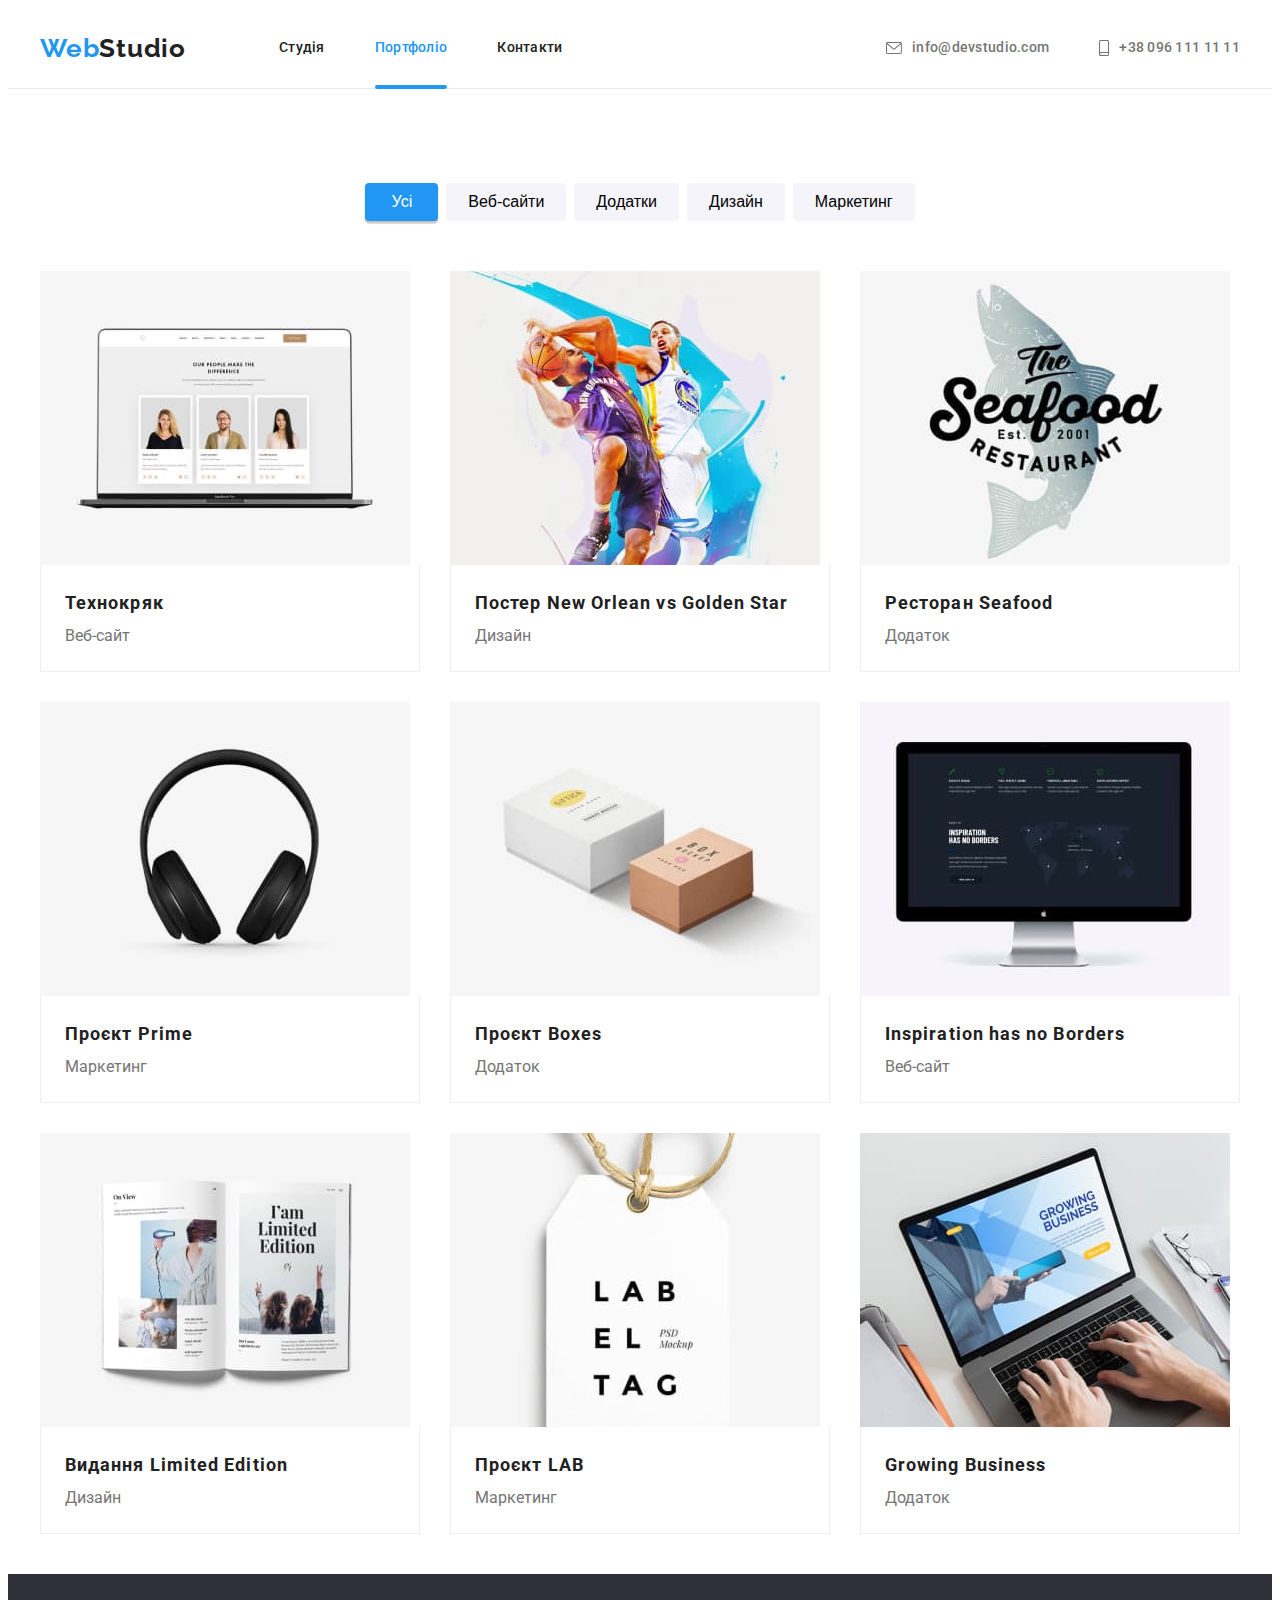
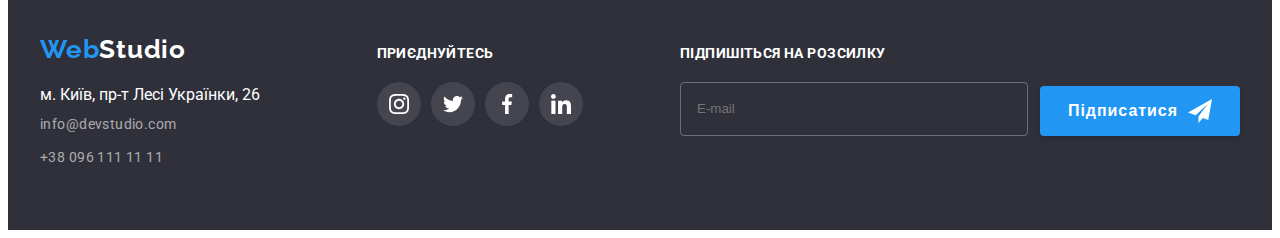
==== commit 46414404: "fixed validator errors" ====
--- a/portfolio.html
+++ b/portfolio.html
@@ -80,7 +80,7 @@
             xmlns="http://www.w3.org/2000/svg"
             class="menu_btn-icon"
           >
-           <use href="./images/icon/symbol-defs.svg#mobile-menu">
+           <use href="./images/icon/symbol-defs.svg#mobile-menu"/>
           </svg>
         </button>
       </div>
@@ -391,7 +391,7 @@
                 >
               </li>
             </ul>
-          </address__text>
+          </address>
         </div>
         <div class="footer-call footer-call--mb">
           <p class="footter-call__text">приєднуйтесь</p>
--- a/css/main.min.css
+++ b/css/main.min.css
@@ -1 +1 @@
-:root{--main-text-color: #757575;--title-text-color: #212121;--accent-color: #2196f3;--primary-white-color: #ffffff}.visually-hidden{position:absolute;width:1px;height:1px;margin:-1px;border:0;padding:0;white-space:nowrap;clip-path:inset(100%);clip:rect(0 0 0 0);overflow:hidden}h1,h2,h3,h4,p{margin-top:0;margin-bottom:0}ul,ol{margin-top:0;margin-bottom:0;padding-left:0}img{display:block;max-width:100%;height:auto}body{font-family:"Roboto",sans-serif;color:var(--main-text-color);background-color:var(--primary-white-color)}.list{list-style:none}.link{text-decoration:none}.section{padding:60px 0}@media screen and (min-width: 1200px){.section{padding:94px 0}}.container{width:100%;padding:0 15px;margin-left:auto;margin-right:auto}@media screen and (min-width: 480px){.container{width:480px}}@media screen and (min-width: 768px){.container{width:768px}}@media screen and (min-width: 1200px){.container{width:1200px}}.title{color:var(--title-text-color)}.section-title{color:var(--title-text-color);font-size:28px;line-height:1.1785714286;text-align:center}@media screen and (min-width: 1200px){.section-title{font-size:36px}}.logo{text-decoration:none;font-family:"Raleway";font-weight:700;font-size:24px;line-height:1.1666666667;letter-spacing:.03em;color:var(--accent-color)}@media screen and (min-width: 1200px){.logo{font-size:26px;line-height:1.1923076923;margin-right:93px}}.logo--black{color:var(--title-text-color)}.logo--white{color:var(--primary-white-color)}.main-button{font-weight:700;font-size:16px;line-height:1.87;align-items:center;text-align:center;letter-spacing:.06em;padding:10px 10px;text-align:center;width:200px;display:block;background-color:var(--accent-color);color:var(--primary-white-color);box-shadow:0px 4px 4px rgba(0,0,0,.15);border-radius:4px;margin-left:auto;margin-right:auto;border:0px;transition:background-color 250ms cubic-bezier(0.4, 0, 0.2, 1)}.main-button:active,.main-button:hover,.main-button:focus{background-color:#188ce8}.social{display:flex;justify-content:center;align-content:center;gap:10px}.social__link{display:flex;justify-content:center;align-content:center;background-color:rgba(0,0,0,0);padding:12px;border-radius:50%;transition:background-color 250ms cubic-bezier(0.4, 0, 0.2, 1)}.social__link:hover,.social__link:focus{background-color:var(--accent-color)}.social__icon{fill:#afb1b8;transition:fill 250ms cubic-bezier(0.4, 0, 0.2, 1)}.social__link:hover .social__icon,.social__link:focus .social__icon{fill:var(--primary-white-color)}.backdrop{position:fixed;top:0;left:0;width:100vw;height:100vh;background-color:rgba(0,0,0,.2);opacity:1;transition:opacity 250ms cubic-bezier(0.4, 0, 0.2, 1),visibility 250ms cubic-bezier(0.4, 0, 0.2, 1)}.backdrop.is-hidden{opacity:0;pointer-events:none;visibility:hidden}.modal-btn{position:absolute;top:8px;right:8px;display:flex;width:30px;height:30px;justify-content:center;align-items:center;background:var(--primary-white-color);border:1px solid rgba(0,0,0,.1);border-radius:50%;transition:fill 250ms cubic-bezier(0.4, 0, 0.2, 1)}.modal-btn:hover{fill:var(--accent-color);cursor:pointer}.backdrop.is-hidden .modal{transform:translate(-50%, -50%) scale(0.6)}.modal{position:absolute;top:50%;left:50%;transform:translate(-50%, -50%) scale(1);padding:40px;background-color:var(--primary-white-color);box-shadow:0px 1px 3px rgba(0,0,0,.12),0px 1px 1px rgba(0,0,0,.14),0px 2px 1px rgba(0,0,0,.2);border-radius:4px;transition:transform 250ms cubic-bezier(0.4, 0, 0.2, 1),scale 250ms cubic-bezier(0.4, 0, 0.2, 1)}@media screen and (min-width: 480px){.modal{top:50%;left:50%;transform:translate(-50%, -50%) scale(1);width:450px}}@media screen and (min-width: 768px){.modal{width:450px;height:609px}}@media screen and (min-width: 1200px){.modal{width:528px;height:581px}}.modal-form__title{font-weight:700;font-size:20px;line-height:1.5;text-align:center;letter-spacing:.03em;margin-bottom:12px}@media screen and (min-width: 1200px){.modal-form__title{line-height:1.15}}.form-field{margin-bottom:10px;display:flex;justify-content:center;flex-direction:column;font-size:12px;line-height:1.17;letter-spacing:.01em;color:var(--main-text-color);position:relative}.form-field__icon{position:absolute;left:12px;bottom:11px;transition:fill 250ms cubic-bezier(0.4, 0, 0.2, 1)}.form-field__input:focus+.form-field__icon{fill:var(--accent-color)}.form-field:nth-child(4){margin-bottom:20px}.form-field__label{margin-bottom:4px}.form-field__input{height:40px;padding:11px 42px;border:1px solid rgba(33,33,33,.2);border-radius:4px;transition:border-color 250ms cubic-bezier(0.4, 0, 0.2, 1)}.form-field__input:focus,.form-field__input:active{outline:none;border-color:var(--accent-color)}.form-field-comment__textarea{padding:12px 16px;border:1px solid rgba(33,33,33,.2);border-radius:4px;resize:none}.form-field-comment__textarea:focus{outline:none;border-color:var(--accent-color)}.form-agreement{font-weight:400;font-size:12px;line-height:1.1666666667;color:var(--main-text-color);text-align:center;letter-spacing:.03em;margin-bottom:30px}@media screen and (min-width: 1200px){.form-agreement{font-size:14px;line-height:1.71}}.form-agreement__checkbox{opacity:0}.form-agreement__label{position:relative;padding-left:7px}.form-agreement__icon{opacity:1;position:absolute;left:-16px;top:0}.form-agreement__checkbox:checked+.form-agreement__label .form-agreement__icon{opacity:0}.form-agreement__icon--checked{position:absolute;left:-16px;top:0;opacity:0}.form-agreement__checkbox:checked+.form-agreement__label .form-agreement__icon--checked{opacity:1}.form-agreement__link{color:var(--accent-color)}.menu-container{position:fixed;top:0;left:0;width:100vw;height:100vh;padding:48px 25px;background-color:var(--primary-white-color);z-index:999;transform:translateX(100%);transition:transform 250ms ease-in-out;display:flex;flex-direction:column;justify-content:space-between}@media screen and (min-width: 480px){.menu-container{padding:48px 40px}}.menu-container.is-open{transform:translateX(0)}.menu-container .menu_btn{position:absolute;top:10px;right:15px}.mobile-menu_item:not(:last-child){margin-bottom:36px}.mobile-menu__link{display:block;font-weight:500;font-size:40px;line-height:1.175;letter-spacing:.02em;color:var(--title-text-color)}.mobile-menu__link:hover,.mobile-menu__link:focus{color:var(--accent-color)}.mobile-menu__current{color:var(--accent-color)}.mobile-menu-contact-list{margin-bottom:64px}.mobile-menu-contact-list__item:not(:last-child){margin-bottom:32px}.mobile-menu-contact-list__tel{font-weight:500;font-size:28px;line-height:1.1764705882;letter-spacing:.02em;color:var(--accent-color)}@media screen and (min-width: 480px){.mobile-menu-contact-list__tel{font-size:34px}}.mobile-menu-contact-list__email{font-weight:500;font-size:24px;line-height:1.1666666667;letter-spacing:.02em;color:var(--main-text-color)}.mobile-menu-social{display:flex;flex-wrap:wrap;row-gap:5px;align-items:center;justify-content:flex-start;gap:10px;font-weight:500;font-size:18px;line-height:1.2222222222;letter-spacing:.02em;color:var(--accent-color)}@media screen and (min-width: 480px){.mobile-menu-social{justify-content:flex-start}}.mobile-menu-social__item{padding-right:10px}.mobile-menu-social__item:not(:last-child){border-right:1px solid rgba(33,33,33,.2)}.page-header{border-bottom:1px solid #ececec;padding:16px 0}@media screen and (min-width: 768px){.page-header{padding:0}}.header-container{display:flex;justify-content:space-between;align-items:center}@media screen and (min-width: 768px){.header-container{justify-content:space-between}}.site-nav{font-weight:500;font-size:14px;line-height:1.14;letter-spacing:.02em}.site-nav__list{display:none}@media screen and (min-width: 768px){.site-nav__list{display:flex}}.site-nav__item:not(:last-child){margin-right:50px}.site-nav__link{display:block;color:var(--title-text-color);padding:32px 0;position:relative;transition:color 250ms cubic-bezier(0.4, 0, 0.2, 1)}.site-nav__link:hover,.site-nav__link:focus{color:var(--accent-color)}.site-nav .site-nav__current{color:var(--accent-color)}.site-nav__link.site-nav__current::after,.site-nav__link::after{content:"";width:100%;height:4px;border-radius:2px;position:absolute;left:0;bottom:-1px;transition:background-color 250ms cubic-bezier(0.4, 0, 0.2, 1)}.site-nav__link.site-nav__current::after,.site-nav__link:hover::after,.site-nav__link:focus::after{background-color:var(--accent-color)}@media screen and (min-width: 1200px){.header-contact{margin-left:auto}}.header-contact-list__link{color:var(--main-text-color);text-decoration:none;font-weight:500;font-size:12px;line-height:1.1666666667;letter-spacing:.02em}@media screen and (min-width: 1200px){.header-contact-list__link{font-size:14px;line-height:1.14}}.header-contact-list__link{display:flex;align-items:center;transition:color 250ms cubic-bezier(0.4, 0, 0.2, 1)}.header-contact-list__link:hover,.header-contact-list__link:focus{color:var(--accent-color)}@media screen and (min-width: 1200px){.header-contact-list__link{padding:32px 0;justify-content:center}}.header-contact-list{display:none}@media screen and (min-width: 768px){.header-contact-list{display:flex;flex-direction:column}}@media screen and (min-width: 1200px){.header-contact-list{flex-direction:row}}.header-contact-list__item:not(:last-child){margin-bottom:10px}@media screen and (min-width: 1200px){.header-contact-list__item:not(:last-child){margin-right:50px}}.header-contact-list__icon{fill:currentColor;margin-right:10px}.header-contact-list__icon,.header-contact-list__icon{fill:currentColor}.menu_btn{min-height:40px;min-width:40px;display:flex;align-items:center;justify-content:center;margin:0;padding:0;background-color:rgba(0,0,0,0);cursor:pointer;border:none;outline:none}.menu_btn:hover .menu_btn-icon,.menu_btn:focus .menu_btn-icon{fill:var(--accent-color)}@media screen and (min-width: 768px){.menu_btn{display:none}}.menu_btn-icon{fill:var(--title-text-color);transition:fill 250ms cubic-bezier(0.4, 0, 0.2, 1)}.hero{height:400px;max-width:1600px;margin:0 auto;background:#2f303a;padding:118px 0;background-repeat:no-repeat;background-position:center;background-size:cover;background-image:linear-gradient(rgba(47, 48, 58, 0.4), rgba(47, 48, 58, 0.4)),url(../images/hero/hero-480@1x.jpg)}@media(min-device-pixel-ratio: 2),(min-resolution: 192dpi),(min-resolution: 2dppx){.hero{background-image:linear-gradient(rgba(47, 48, 58, 0.4), rgba(47, 48, 58, 0.4)),url(../images/hero/hero-480@2x.jpg)}}@media screen and (min-width: 768px){.hero{background-image:linear-gradient(rgba(47, 48, 58, 0.4), rgba(47, 48, 58, 0.4)),url(../images/hero/hero-768@1x.jpg)}}@media screen and (min-width: 768px)and (min-device-pixel-ratio: 2),screen and (min-width: 768px)and (min-resolution: 192dpi),screen and (min-width: 768px)and (min-resolution: 2dppx){.hero{background-image:linear-gradient(rgba(47, 48, 58, 0.4), rgba(47, 48, 58, 0.4)),url(../images/hero/hero-768@2x.jpg)}}@media screen and (min-width: 1200px){.hero{height:600px;padding:200px 0;background-image:linear-gradient(rgba(47, 48, 58, 0.4), rgba(47, 48, 58, 0.4)),url(../images/hero/hero-1600@1x.jpg)}}@media screen and (min-width: 1200px)and (min-device-pixel-ratio: 2),screen and (min-width: 1200px)and (min-resolution: 192dpi),screen and (min-width: 1200px)and (min-resolution: 2dppx){.hero{background-image:linear-gradient(rgba(47, 48, 58, 0.4), rgba(47, 48, 58, 0.4)),url(../images/hero/hero-1600@2x.jpg)}}.hero__title{max-width:360px;font-weight:900;font-size:26px;line-height:1.6153846154;text-align:center;letter-spacing:.06em;text-transform:uppercase;color:var(--primary-white-color);margin-bottom:30px;margin-left:auto;margin-right:auto}@media screen and (min-width: 1200px){.hero__title{max-width:700px;font-size:44px;line-height:1.3636363636}}.advantage-list{display:flex;flex-direction:column;gap:30px}@media screen and (min-width: 768px){.advantage-list{flex-direction:row;flex-wrap:wrap;gap:30px}}@media screen and (min-width: 1200px){.advantage-list{gap:30px}}.advantage-list__item{width:auto}@media screen and (min-width: 768px){.advantage-list__item{width:calc((100% - 30px)/2)}}@media screen and (min-width: 1200px){.advantage-list__item{width:calc((100% - 90px)/4)}}.advantage-list__title{font-weight:700;font-size:14px;line-height:1.14;text-transform:uppercase;margin-bottom:10px;text-align:center}@media screen and (min-width: 768px){.advantage-list__title{text-align:start}}.advantage-list__text{font-size:14px;line-height:1.71;letter-spacing:.03em}.advantage-list__icon{display:flex;justify-content:center;align-items:center;background-color:#f5f4fa;margin-bottom:30px;height:120px}.what-we-do{padding-top:0;display:none}@media screen and (min-width: 1200px){.what-we-do{display:block}}.what-we-do__title--mb{margin-bottom:50px}.what-we-do-list{display:flex;gap:30px}.what-we-do-list__item{width:calc((100% - 60px)/3)}.what-we-do-list__box{position:relative}.what-we-do-list__description{position:absolute;left:0;bottom:0;width:100%;height:70px;background-color:rgba(47,48,58,.8);display:flex;justify-content:center;align-items:center}.what-we-do-text{font-weight:700;font-size:14px;line-height:1.14;text-align:center;letter-spacing:.03em;text-transform:uppercase;color:var(--primary-white-color)}.team{background-color:#f5f4fa}.team__title--mb{margin-bottom:30px}@media screen and (min-width: 1200px){.team__title--mb{margin-bottom:50px}}.team-list{display:flex;flex-direction:column;gap:30px}@media screen and (min-width: 768px){.team-list{flex-direction:row;flex-wrap:wrap}}.team-list__item{box-shadow:0px 1px 3px rgba(0,0,0,.12),0px 1px 1px rgba(0,0,0,.14),0px 2px 1px rgba(0,0,0,.2);border-radius:0 0 4px 4px;background-color:var(--primary-white-color);width:auto}@media screen and (min-width: 768px){.team-list__item{width:calc((100% - 30px)/2)}}@media screen and (min-width: 1200px){.team-list__item{width:calc((100% - 90px)/4)}}.team-list__description{padding:30px 0}.team-list__name{font-weight:500;font-size:16px;line-height:1.19;text-align:center;margin-bottom:10px}.team-list__position{font-weight:400;font-size:16px;line-height:1.19;text-align:center;color:var(--main-text-color);margin-bottom:16px}.clients__title--mb{margin-bottom:30px}@media screen and (min-width: 1200px){.clients__title--mb{margin-bottom:50px}}.clients-list{display:flex;flex-wrap:wrap;gap:30px}.clients-list__item{width:calc((100% - 30px)/2)}@media screen and (min-width: 768px){.clients-list__item{width:calc((100% - 60px)/3)}}@media screen and (min-width: 1200px){.clients-list__item{width:calc((100% - 150px)/6)}}.clients-list__link{height:92px;display:flex;justify-content:center;align-items:center;border:1px solid #afb1b8;border-radius:4px;transition:border-color 250ms cubic-bezier(0.4, 0, 0.2, 1)}.clients-list__link:hover,.clients-list__link:focus{border-color:var(--accent-color);outline:rgba(0,0,0,0)}.clients-list__icon{fill:#afb1b8;transition:fill 250ms cubic-bezier(0.4, 0, 0.2, 1)}.clients-list__link:hover .clients-list__icon,.clients-list__link:focus .clients-list__icon{fill:var(--accent-color)}.footer{background-color:#2f303a;padding:60px 0}.footer-wrapper{display:flex;flex-direction:column;justify-content:center}@media screen and (min-width: 768px){.footer-wrapper{flex-direction:row;flex-wrap:wrap}}@media screen and (min-width: 1200px){.footer-wrapper{align-items:baseline;justify-content:space-between;gap:93px;flex-wrap:nowrap}}.footer__adress--wrapper{display:flex;flex-direction:column;justify-content:center;margin-bottom:60px}@media screen and (min-width: 768px){.footer__adress--wrapper{margin-right:165px}}@media screen and (min-width: 1200px){.footer__adress--wrapper{margin-right:0;margin-bottom:0}}.logo--mb{margin:0 auto;margin-bottom:20px}@media screen and (min-width: 1200px){.logo--mb{margin:0;margin-bottom:20px}}.address__text{color:var(--primary-white-color);text-decoration:none;font-style:normal}.address__item{text-align:center}@media screen and (min-width: 1200px){.address__item{text-align:start}}.footer-contacts{color:rgba(255,255,255,.6);text-decoration:none;font-style:normal;font-weight:400;font-size:14px;line-height:1.71;letter-spacing:.03em;transition:color 250ms cubic-bezier(0.4, 0, 0.2, 1)}.footer-contacts:hover,.footer-contacts:focus{color:var(--accent-color)}.address__item:not(:last-child){margin-bottom:8px}@media screen and (min-width: 1200px){.address__item:not(:last-child){margin-bottom:9px}}.footer-call--mb{margin-bottom:60px}@media screen and (min-width: 1200px){.footer-call--mb{margin-bottom:0}}.footter-call__text{font-weight:700;font-size:14px;line-height:1.14;letter-spacing:.03em;text-transform:uppercase;color:var(--primary-white-color);margin-bottom:20px;text-align:center}@media screen and (min-width: 1200px){.footter-call__text{text-align:start}}.footer-social{display:flex;justify-content:center;gap:10px}.footer-social__link{display:flex;justify-content:center;align-content:center;background-color:rgba(255,255,255,.1);padding:12px;border-radius:50%;transition:background-color 250ms cubic-bezier(0.4, 0, 0.2, 1)}.footer-social__link:hover,.footer-social__link:focus{background-color:var(--accent-color)}.footer-social__icon{fill:var(--primary-white-color)}.subscribe-form{display:flex;flex-direction:column}@media screen and (min-width: 1200px){.subscribe-form{flex-direction:row;align-items:flex-end;justify-content:center}}@media screen and (min-width: 768px){.wrapper-subscribe__input--mr{margin-left:auto;margin-right:auto}}@media screen and (min-width: 1200px){.wrapper-subscribe__input--mr{margin-left:0;margin-right:12px}}.subscribe-form__text{font-weight:700;font-size:14px;line-height:1.14;letter-spacing:.03em;text-transform:uppercase;color:var(--primary-white-color);margin-bottom:20px;text-align:center}@media screen and (min-width: 1200px){.subscribe-form__text{text-align:start}}.subscribe-form__input{width:100%;height:50px;background-color:rgba(0,0,0,0);border:1px solid rgba(255,255,255,.3);border-radius:4px;outline:none;padding-left:16px;color:var(--primary-white-color);transition:border-color 250ms cubic-bezier(0.4, 0, 0.2, 1);margin-bottom:20px}@media screen and (min-width: 768px){.subscribe-form__input{width:450px}}@media screen and (min-width: 1200px){.subscribe-form__input{margin-bottom:0;width:328px}}.subscribe-form__input:focus{border-color:var(--accent-color)}.subscribe-button__icon{fill:currentColor}.subscribe-form .main-button{display:flex;align-items:center;justify-content:center;gap:10px}.portfolio-section{padding-bottom:40px}.primary{color:var(--primary-white-color);background-color:var(--accent-color)}.secondary{background-color:#f5f4fa}.secondary:hover,.secondary:focus{color:var(--primary-white-color);background-color:var(--accent-color)}.primary,.secondary:hover,.secondary:focus{cursor:pointer}.portfolio-list__title{font-weight:700;font-size:18px;line-height:2;letter-spacing:.06em}.portfolio-list__text{color:var(--main-text-color);font-weight:400;font-size:16px;line-height:1.87}.portfolio-filter-list{display:flex;flex-wrap:wrap;justify-content:flex-start;gap:8px;row-gap:15px;margin-bottom:40px}@media screen and (min-width: 768px){.portfolio-filter-list{justify-content:center;margin-bottom:30px}}@media screen and (min-width: 1200px){.portfolio-filter-list{margin-bottom:50px}}.portfolio-filter-list__btn{font-weight:500;font-size:16px;line-height:1.62;border:0;padding:6px 22px;min-width:73px;border-radius:4px}.primary.portfolio-filter-list__btn{box-shadow:0px 3px 1px rgba(0,0,0,.1),0px 1px 2px rgba(0,0,0,.08),0px 2px 2px rgba(0,0,0,.12)}.secondary.portfolio-filter-list__btn{transition:box-shadow 250ms cubic-bezier(0.4, 0, 0.2, 1),color 250ms cubic-bezier(0.4, 0, 0.2, 1),background-color 250ms cubic-bezier(0.4, 0, 0.2, 1)}.secondary.portfolio-filter-list__btn:hover,.secondary.portfolio-filter-list__btn:focus{box-shadow:0px 3px 1px rgba(0,0,0,.1),0px 1px 2px rgba(0,0,0,.08),0px 2px 2px rgba(0,0,0,.12)}.portfolio-filter-list__item{min-width:73px;text-align:center}.portfolio-list{display:flex;flex-wrap:wrap;gap:30px;flex-direction:column}@media screen and (min-width: 768px){.portfolio-list{flex-direction:row}}.portfolio-list__item{width:auto}@media screen and (min-width: 768px){.portfolio-list__item{width:calc((100% - 30px)/2)}}@media screen and (min-width: 1200px){.portfolio-list__item{width:calc((100% - 60px)/3)}}.portfolio-list__link{height:100%;display:flex;flex-direction:column;outline:rgba(0,0,0,0);transition:box-shadow 250ms cubic-bezier(0.4, 0, 0.2, 1)}.portfolio-list__link:hover,.portfolio-list__link:focus{box-shadow:0px 1px 1px rgba(0,0,0,.12),0px 4px 4px rgba(0,0,0,.06),1px 4px 6px rgba(0,0,0,.16)}.portfolio-list__description{padding:20px 24px;flex-grow:1;border:1px solid #eee;border-top:0}.overlay-wrapper{position:relative;overflow:hidden}.overlay{position:absolute;width:100%;height:100%;left:0;top:0;background-color:rgba(33,150,243,.9);transform:translateY(100%);transition:transform 250ms cubic-bezier(0.4, 0, 0.2, 1)}.overlay__description{padding:63px 24px;font-size:18px;line-height:1.56;letter-spacing:.03em;color:var(--primary-white-color)}.portfolio-list__link:hover .overlay,.portfolio-list__link:focus .overlay{transform:translateY(0%)}/*# sourceMappingURL=main.min.css.map */+:root{--main-text-color: #757575;--title-text-color: #212121;--accent-color: #2196f3;--primary-white-color: #ffffff}.visually-hidden{position:absolute;width:1px;height:1px;margin:-1px;border:0;padding:0;white-space:nowrap;clip-path:inset(100%);clip:rect(0 0 0 0);overflow:hidden}h1,h2,h3,h4,p{margin-top:0;margin-bottom:0}ul,ol{margin-top:0;margin-bottom:0;padding-left:0}img{display:block;max-width:100%;height:auto}body{font-family:"Roboto",sans-serif;color:var(--main-text-color);background-color:var(--primary-white-color)}.list{list-style:none}.link{text-decoration:none}.section{padding:60px 0}@media screen and (min-width: 1200px){.section{padding:94px 0}}.container{width:100%;padding:0 15px;margin-left:auto;margin-right:auto}@media screen and (min-width: 480px){.container{width:480px}}@media screen and (min-width: 768px){.container{width:768px}}@media screen and (min-width: 1200px){.container{width:1200px}}.title{color:var(--title-text-color)}.section-title{color:var(--title-text-color);font-size:28px;line-height:1.1785714286;text-align:center}@media screen and (min-width: 1200px){.section-title{font-size:36px}}.logo{text-decoration:none;font-family:"Raleway";font-weight:700;font-size:24px;line-height:1.1666666667;letter-spacing:.03em;color:var(--accent-color)}@media screen and (min-width: 1200px){.logo{font-size:26px;line-height:1.1923076923;margin-right:93px}}.logo--black{color:var(--title-text-color)}.logo--white{color:var(--primary-white-color)}.main-button{font-weight:700;font-size:16px;line-height:1.87;align-items:center;text-align:center;letter-spacing:.06em;padding:10px 10px;text-align:center;width:200px;display:block;background-color:var(--accent-color);color:var(--primary-white-color);box-shadow:0px 4px 4px rgba(0,0,0,.15);border-radius:4px;margin-left:auto;margin-right:auto;border:0px;transition:background-color 250ms cubic-bezier(0.4, 0, 0.2, 1)}.main-button:active,.main-button:hover,.main-button:focus{background-color:#188ce8}.social{display:flex;justify-content:center;align-content:center;gap:10px}.social__link{display:flex;justify-content:center;align-content:center;background-color:rgba(0,0,0,0);padding:12px;border-radius:50%;transition:background-color 250ms cubic-bezier(0.4, 0, 0.2, 1)}.social__link:hover,.social__link:focus{background-color:var(--accent-color)}.social__icon{fill:#afb1b8;transition:fill 250ms cubic-bezier(0.4, 0, 0.2, 1)}.social__link:hover .social__icon,.social__link:focus .social__icon{fill:var(--primary-white-color)}.backdrop{position:fixed;top:0;left:0;width:100vw;height:100vh;background-color:rgba(0,0,0,.2);opacity:1;transition:opacity 250ms cubic-bezier(0.4, 0, 0.2, 1),visibility 250ms cubic-bezier(0.4, 0, 0.2, 1)}.backdrop.is-hidden{opacity:0;pointer-events:none;visibility:hidden}.modal-btn{position:absolute;top:8px;right:8px;display:flex;width:30px;height:30px;justify-content:center;align-items:center;background:var(--primary-white-color);border:1px solid rgba(0,0,0,.1);border-radius:50%;transition:fill 250ms cubic-bezier(0.4, 0, 0.2, 1)}.modal-btn:hover{fill:var(--accent-color);cursor:pointer}.backdrop.is-hidden .modal{transform:translate(-50%, -50%) scale(0.6)}.modal{position:absolute;top:50%;left:50%;transform:translate(-50%, -50%) scale(1);padding:40px;background-color:var(--primary-white-color);box-shadow:0px 1px 3px rgba(0,0,0,.12),0px 1px 1px rgba(0,0,0,.14),0px 2px 1px rgba(0,0,0,.2);border-radius:4px;transition:transform 250ms cubic-bezier(0.4, 0, 0.2, 1),scale 250ms cubic-bezier(0.4, 0, 0.2, 1)}@media screen and (min-width: 480px){.modal{top:50%;left:50%;transform:translate(-50%, -50%) scale(1);width:450px}}@media screen and (min-width: 768px){.modal{width:450px;height:609px}}@media screen and (min-width: 1200px){.modal{width:528px;height:581px}}.modal-form__title{font-weight:700;font-size:20px;line-height:1.5;text-align:center;letter-spacing:.03em;margin-bottom:12px}@media screen and (min-width: 1200px){.modal-form__title{line-height:1.15}}.form-field{margin-bottom:10px;display:flex;justify-content:center;flex-direction:column;font-size:12px;line-height:1.17;letter-spacing:.01em;color:var(--main-text-color);position:relative}.form-field__icon{position:absolute;left:12px;bottom:11px;transition:fill 250ms cubic-bezier(0.4, 0, 0.2, 1)}.form-field__input:focus+.form-field__icon{fill:var(--accent-color)}.form-field:nth-child(4){margin-bottom:20px}.form-field__label{margin-bottom:4px}.form-field__input{height:40px;padding:11px 42px;border:1px solid rgba(33,33,33,.2);border-radius:4px;transition:border-color 250ms cubic-bezier(0.4, 0, 0.2, 1)}.form-field__input:focus,.form-field__input:active{outline:none;border-color:var(--accent-color)}.form-field-comment__textarea{padding:12px 16px;border:1px solid rgba(33,33,33,.2);border-radius:4px;resize:none}.form-field-comment__textarea:focus{outline:none;border-color:var(--accent-color)}.form-agreement{font-weight:400;font-size:12px;line-height:1.1666666667;color:var(--main-text-color);text-align:center;letter-spacing:.03em;margin-bottom:30px}@media screen and (min-width: 1200px){.form-agreement{font-size:14px;line-height:1.71}}.form-agreement__checkbox{opacity:0}.form-agreement__label{position:relative;padding-left:7px}.form-agreement__icon{opacity:1;position:absolute;left:-16px;top:0}.form-agreement__checkbox:checked+.form-agreement__label .form-agreement__icon{opacity:0}.form-agreement__icon--checked{position:absolute;left:-16px;top:0;opacity:0}.form-agreement__checkbox:checked+.form-agreement__label .form-agreement__icon--checked{opacity:1}.form-agreement__link{color:var(--accent-color)}.menu-container{position:fixed;top:0;left:0;width:100vw;height:100vh;padding:48px 25px;background-color:var(--primary-white-color);z-index:999;transform:translateX(100%);transition:transform 250ms ease-in-out;display:flex;flex-direction:column;justify-content:space-between}@media screen and (min-width: 480px){.menu-container{padding:48px 40px}}.menu-container.is-open{transform:translateX(0)}.menu-container .menu_btn{position:absolute;top:10px;right:15px}.mobile-menu_item:not(:last-child){margin-bottom:36px}.mobile-menu__link{display:block;font-weight:500;font-size:40px;line-height:1.175;letter-spacing:.02em;color:var(--title-text-color)}.mobile-menu__link:hover,.mobile-menu__link:focus{color:var(--accent-color)}.mobile-menu__current{color:var(--accent-color)}.mobile-menu-contact-list{margin-bottom:64px}.mobile-menu-contact-list__item:not(:last-child){margin-bottom:32px}.mobile-menu-contact-list__tel{font-weight:500;font-size:28px;line-height:1.1764705882;letter-spacing:.02em;color:var(--accent-color)}@media screen and (min-width: 480px){.mobile-menu-contact-list__tel{font-size:34px}}.mobile-menu-contact-list__email{font-weight:500;font-size:24px;line-height:1.1666666667;letter-spacing:.02em;color:var(--main-text-color)}.mobile-menu-social{display:flex;flex-wrap:wrap;row-gap:5px;align-items:center;justify-content:flex-start;gap:10px;font-weight:500;font-size:18px;line-height:1.2222222222;letter-spacing:.02em;color:var(--accent-color)}@media screen and (min-width: 480px){.mobile-menu-social{justify-content:flex-start}}.mobile-menu-social__item{padding-right:10px}.mobile-menu-social__item:not(:last-child){border-right:1px solid rgba(33,33,33,.2)}.page-header{border-bottom:1px solid #ececec;padding:16px 0}@media screen and (min-width: 768px){.page-header{padding:0}}.header-container{display:flex;justify-content:space-between;align-items:center}@media screen and (min-width: 768px){.header-container{justify-content:space-between}}.site-nav{font-weight:500;font-size:14px;line-height:1.14;letter-spacing:.02em}.site-nav__list{display:none}@media screen and (min-width: 768px){.site-nav__list{display:flex}}.site-nav__item:not(:last-child){margin-right:50px}.site-nav__link{display:block;color:var(--title-text-color);padding:32px 0;position:relative;transition:color 250ms cubic-bezier(0.4, 0, 0.2, 1)}.site-nav__link:hover,.site-nav__link:focus{color:var(--accent-color)}.site-nav .site-nav__current{color:var(--accent-color)}.site-nav__link.site-nav__current::after,.site-nav__link::after{content:"";width:100%;height:4px;border-radius:2px;position:absolute;left:0;bottom:-1px;transition:background-color 250ms cubic-bezier(0.4, 0, 0.2, 1)}.site-nav__link.site-nav__current::after,.site-nav__link:hover::after,.site-nav__link:focus::after{background-color:var(--accent-color)}@media screen and (min-width: 1200px){.header-contact{margin-left:auto}}.header-contact-list__link{color:var(--main-text-color);text-decoration:none;font-weight:500;font-size:12px;line-height:1.1666666667;letter-spacing:.02em}@media screen and (min-width: 1200px){.header-contact-list__link{font-size:14px;line-height:1.14}}.header-contact-list__link{display:flex;align-items:center;transition:color 250ms cubic-bezier(0.4, 0, 0.2, 1)}.header-contact-list__link:hover,.header-contact-list__link:focus{color:var(--accent-color)}@media screen and (min-width: 1200px){.header-contact-list__link{padding:32px 0;justify-content:center}}.header-contact-list{display:none}@media screen and (min-width: 768px){.header-contact-list{display:flex;flex-direction:column}}@media screen and (min-width: 1200px){.header-contact-list{flex-direction:row}}.header-contact-list__item:not(:last-child){margin-bottom:10px}@media screen and (min-width: 1200px){.header-contact-list__item:not(:last-child){margin-bottom:0;margin-right:50px}}.header-contact-list__icon{fill:currentColor;margin-right:10px}.header-contact-list__icon,.header-contact-list__icon{fill:currentColor}.menu_btn{min-height:40px;min-width:40px;display:flex;align-items:center;justify-content:center;margin:0;padding:0;background-color:rgba(0,0,0,0);cursor:pointer;border:none;outline:none}.menu_btn:hover .menu_btn-icon,.menu_btn:focus .menu_btn-icon{fill:var(--accent-color)}@media screen and (min-width: 768px){.menu_btn{display:none}}.menu_btn-icon{fill:var(--title-text-color);transition:fill 250ms cubic-bezier(0.4, 0, 0.2, 1)}.hero{height:400px;max-width:1600px;margin:0 auto;background:#2f303a;padding:118px 0;background-repeat:no-repeat;background-position:center;background-size:cover;background-image:linear-gradient(rgba(47, 48, 58, 0.4), rgba(47, 48, 58, 0.4)),url(../images/hero/hero-480@1x.jpg)}@media(min-device-pixel-ratio: 2),(min-resolution: 192dpi),(min-resolution: 2dppx){.hero{background-image:linear-gradient(rgba(47, 48, 58, 0.4), rgba(47, 48, 58, 0.4)),url(../images/hero/hero-480@2x.jpg)}}@media screen and (min-width: 768px){.hero{background-image:linear-gradient(rgba(47, 48, 58, 0.4), rgba(47, 48, 58, 0.4)),url(../images/hero/hero-768@1x.jpg)}}@media screen and (min-width: 768px)and (min-device-pixel-ratio: 2),screen and (min-width: 768px)and (min-resolution: 192dpi),screen and (min-width: 768px)and (min-resolution: 2dppx){.hero{background-image:linear-gradient(rgba(47, 48, 58, 0.4), rgba(47, 48, 58, 0.4)),url(../images/hero/hero-768@2x.jpg)}}@media screen and (min-width: 1200px){.hero{height:600px;padding:200px 0;background-image:linear-gradient(rgba(47, 48, 58, 0.4), rgba(47, 48, 58, 0.4)),url(../images/hero/hero-1600@1x.jpg)}}@media screen and (min-width: 1200px)and (min-device-pixel-ratio: 2),screen and (min-width: 1200px)and (min-resolution: 192dpi),screen and (min-width: 1200px)and (min-resolution: 2dppx){.hero{background-image:linear-gradient(rgba(47, 48, 58, 0.4), rgba(47, 48, 58, 0.4)),url(../images/hero/hero-1600@2x.jpg)}}.hero__title{max-width:360px;font-weight:900;font-size:26px;line-height:1.6153846154;text-align:center;letter-spacing:.06em;text-transform:uppercase;color:var(--primary-white-color);margin-bottom:30px;margin-left:auto;margin-right:auto}@media screen and (min-width: 1200px){.hero__title{max-width:700px;font-size:44px;line-height:1.3636363636}}.advantage-list{display:flex;flex-direction:column;gap:30px}@media screen and (min-width: 768px){.advantage-list{flex-direction:row;flex-wrap:wrap;gap:30px}}@media screen and (min-width: 1200px){.advantage-list{gap:30px}}.advantage-list__item{width:auto}@media screen and (min-width: 768px){.advantage-list__item{width:calc((100% - 30px)/2)}}@media screen and (min-width: 1200px){.advantage-list__item{width:calc((100% - 90px)/4)}}.advantage-list__title{font-weight:700;font-size:14px;line-height:1.14;text-transform:uppercase;margin-bottom:10px;text-align:center}@media screen and (min-width: 768px){.advantage-list__title{text-align:start}}.advantage-list__text{font-size:14px;line-height:1.71;letter-spacing:.03em}.advantage-list__icon{display:flex;justify-content:center;align-items:center;background-color:#f5f4fa;margin-bottom:30px;height:120px}.what-we-do{padding-top:0;display:none}@media screen and (min-width: 1200px){.what-we-do{display:block}}.what-we-do__title--mb{margin-bottom:50px}.what-we-do-list{display:flex;gap:30px}.what-we-do-list__item{width:calc((100% - 60px)/3)}.what-we-do-list__box{position:relative}.what-we-do-list__description{position:absolute;left:0;bottom:0;width:100%;height:70px;background-color:rgba(47,48,58,.8);display:flex;justify-content:center;align-items:center}.what-we-do-text{font-weight:700;font-size:14px;line-height:1.14;text-align:center;letter-spacing:.03em;text-transform:uppercase;color:var(--primary-white-color)}.team{background-color:#f5f4fa}.team__title--mb{margin-bottom:30px}@media screen and (min-width: 1200px){.team__title--mb{margin-bottom:50px}}.team-list{display:flex;flex-direction:column;gap:30px}@media screen and (min-width: 768px){.team-list{flex-direction:row;flex-wrap:wrap}}.team-list__item{box-shadow:0px 1px 3px rgba(0,0,0,.12),0px 1px 1px rgba(0,0,0,.14),0px 2px 1px rgba(0,0,0,.2);border-radius:0 0 4px 4px;background-color:var(--primary-white-color);width:auto}@media screen and (min-width: 768px){.team-list__item{width:calc((100% - 30px)/2)}}@media screen and (min-width: 1200px){.team-list__item{width:calc((100% - 90px)/4)}}.team-list__description{padding:30px 0}.team-list__name{font-weight:500;font-size:16px;line-height:1.19;text-align:center;margin-bottom:10px}.team-list__position{font-weight:400;font-size:16px;line-height:1.19;text-align:center;color:var(--main-text-color);margin-bottom:16px}.clients__title--mb{margin-bottom:30px}@media screen and (min-width: 1200px){.clients__title--mb{margin-bottom:50px}}.clients-list{display:flex;flex-wrap:wrap;gap:30px}.clients-list__item{width:calc((100% - 30px)/2)}@media screen and (min-width: 768px){.clients-list__item{width:calc((100% - 60px)/3)}}@media screen and (min-width: 1200px){.clients-list__item{width:calc((100% - 150px)/6)}}.clients-list__link{height:92px;display:flex;justify-content:center;align-items:center;border:1px solid #afb1b8;border-radius:4px;transition:border-color 250ms cubic-bezier(0.4, 0, 0.2, 1)}.clients-list__link:hover,.clients-list__link:focus{border-color:var(--accent-color);outline:rgba(0,0,0,0)}.clients-list__icon{fill:#afb1b8;transition:fill 250ms cubic-bezier(0.4, 0, 0.2, 1)}.clients-list__link:hover .clients-list__icon,.clients-list__link:focus .clients-list__icon{fill:var(--accent-color)}.footer{background-color:#2f303a;padding:60px 0}.footer-wrapper{display:flex;flex-direction:column;justify-content:center}@media screen and (min-width: 768px){.footer-wrapper{flex-direction:row;flex-wrap:wrap}}@media screen and (min-width: 1200px){.footer-wrapper{align-items:baseline;justify-content:space-between;gap:93px;flex-wrap:nowrap}}.footer__adress--wrapper{display:flex;flex-direction:column;justify-content:center;margin-bottom:60px}@media screen and (min-width: 768px){.footer__adress--wrapper{margin-right:165px}}@media screen and (min-width: 1200px){.footer__adress--wrapper{margin-right:0;margin-bottom:0}}.logo--mb{margin:0 auto;margin-bottom:20px}@media screen and (min-width: 1200px){.logo--mb{margin:0;margin-bottom:20px}}.address__text{color:var(--primary-white-color);text-decoration:none;font-style:normal}.address__item{text-align:center}@media screen and (min-width: 1200px){.address__item{text-align:start}}.footer-contacts{color:rgba(255,255,255,.6);text-decoration:none;font-style:normal;font-weight:400;font-size:14px;line-height:1.71;letter-spacing:.03em;transition:color 250ms cubic-bezier(0.4, 0, 0.2, 1)}.footer-contacts:hover,.footer-contacts:focus{color:var(--accent-color)}.address__item:not(:last-child){margin-bottom:8px}@media screen and (min-width: 1200px){.address__item:not(:last-child){margin-bottom:9px}}.footer-call--mb{margin-bottom:60px}@media screen and (min-width: 1200px){.footer-call--mb{margin-bottom:0}}.footter-call__text{font-weight:700;font-size:14px;line-height:1.14;letter-spacing:.03em;text-transform:uppercase;color:var(--primary-white-color);margin-bottom:20px;text-align:center}@media screen and (min-width: 1200px){.footter-call__text{text-align:start}}.footer-social{display:flex;justify-content:center;gap:10px}.footer-social__link{display:flex;justify-content:center;align-content:center;background-color:rgba(255,255,255,.1);padding:12px;border-radius:50%;transition:background-color 250ms cubic-bezier(0.4, 0, 0.2, 1)}.footer-social__link:hover,.footer-social__link:focus{background-color:var(--accent-color)}.footer-social__icon{fill:var(--primary-white-color)}.subscribe-form{display:flex;flex-direction:column}@media screen and (min-width: 1200px){.subscribe-form{flex-direction:row;align-items:flex-end;justify-content:center}}@media screen and (min-width: 768px){.wrapper-subscribe__input--mr{margin-left:auto;margin-right:auto}}@media screen and (min-width: 1200px){.wrapper-subscribe__input--mr{margin-left:0;margin-right:12px}}.subscribe-form__text{font-weight:700;font-size:14px;line-height:1.14;letter-spacing:.03em;text-transform:uppercase;color:var(--primary-white-color);margin-bottom:20px;text-align:center}@media screen and (min-width: 1200px){.subscribe-form__text{text-align:start}}.subscribe-form__input{width:100%;height:50px;background-color:rgba(0,0,0,0);border:1px solid rgba(255,255,255,.3);border-radius:4px;outline:none;padding-left:16px;color:var(--primary-white-color);transition:border-color 250ms cubic-bezier(0.4, 0, 0.2, 1);margin-bottom:20px}@media screen and (min-width: 768px){.subscribe-form__input{width:450px}}@media screen and (min-width: 1200px){.subscribe-form__input{margin-bottom:0;width:328px}}.subscribe-form__input:focus{border-color:var(--accent-color)}.subscribe-button__icon{fill:currentColor}.subscribe-form .main-button{display:flex;align-items:center;justify-content:center;gap:10px}.portfolio-section{padding-bottom:40px}.primary{color:var(--primary-white-color);background-color:var(--accent-color)}.secondary{background-color:#f5f4fa}.secondary:hover,.secondary:focus{color:var(--primary-white-color);background-color:var(--accent-color)}.primary,.secondary:hover,.secondary:focus{cursor:pointer}.portfolio-list__title{font-weight:700;font-size:18px;line-height:2;letter-spacing:.06em}.portfolio-list__text{color:var(--main-text-color);font-weight:400;font-size:16px;line-height:1.87}.portfolio-filter-list{display:flex;flex-wrap:wrap;justify-content:flex-start;gap:8px;row-gap:15px;margin-bottom:40px}@media screen and (min-width: 768px){.portfolio-filter-list{justify-content:center;margin-bottom:30px}}@media screen and (min-width: 1200px){.portfolio-filter-list{margin-bottom:50px}}.portfolio-filter-list__btn{font-weight:500;font-size:16px;line-height:1.62;border:0;padding:6px 22px;min-width:73px;border-radius:4px}.primary.portfolio-filter-list__btn{box-shadow:0px 3px 1px rgba(0,0,0,.1),0px 1px 2px rgba(0,0,0,.08),0px 2px 2px rgba(0,0,0,.12)}.secondary.portfolio-filter-list__btn{transition:box-shadow 250ms cubic-bezier(0.4, 0, 0.2, 1),color 250ms cubic-bezier(0.4, 0, 0.2, 1),background-color 250ms cubic-bezier(0.4, 0, 0.2, 1)}.secondary.portfolio-filter-list__btn:hover,.secondary.portfolio-filter-list__btn:focus{box-shadow:0px 3px 1px rgba(0,0,0,.1),0px 1px 2px rgba(0,0,0,.08),0px 2px 2px rgba(0,0,0,.12)}.portfolio-filter-list__item{min-width:73px;text-align:center}.portfolio-list{display:flex;flex-wrap:wrap;gap:30px;flex-direction:column}@media screen and (min-width: 768px){.portfolio-list{flex-direction:row}}.portfolio-list__item{width:auto}@media screen and (min-width: 768px){.portfolio-list__item{width:calc((100% - 30px)/2)}}@media screen and (min-width: 1200px){.portfolio-list__item{width:calc((100% - 60px)/3)}}.portfolio-list__link{height:100%;display:flex;flex-direction:column;outline:rgba(0,0,0,0);transition:box-shadow 250ms cubic-bezier(0.4, 0, 0.2, 1)}.portfolio-list__link:hover,.portfolio-list__link:focus{box-shadow:0px 1px 1px rgba(0,0,0,.12),0px 4px 4px rgba(0,0,0,.06),1px 4px 6px rgba(0,0,0,.16)}.portfolio-list__description{padding:20px 24px;flex-grow:1;border:1px solid #eee;border-top:0}.overlay-wrapper{position:relative;overflow:hidden}.overlay{position:absolute;width:100%;height:100%;left:0;top:0;background-color:rgba(33,150,243,.9);transform:translateY(100%);transition:transform 250ms cubic-bezier(0.4, 0, 0.2, 1)}.overlay__description{padding:63px 24px;font-size:18px;line-height:1.56;letter-spacing:.03em;color:var(--primary-white-color)}.portfolio-list__link:hover .overlay,.portfolio-list__link:focus .overlay{transform:translateY(0%)}/*# sourceMappingURL=main.min.css.map */